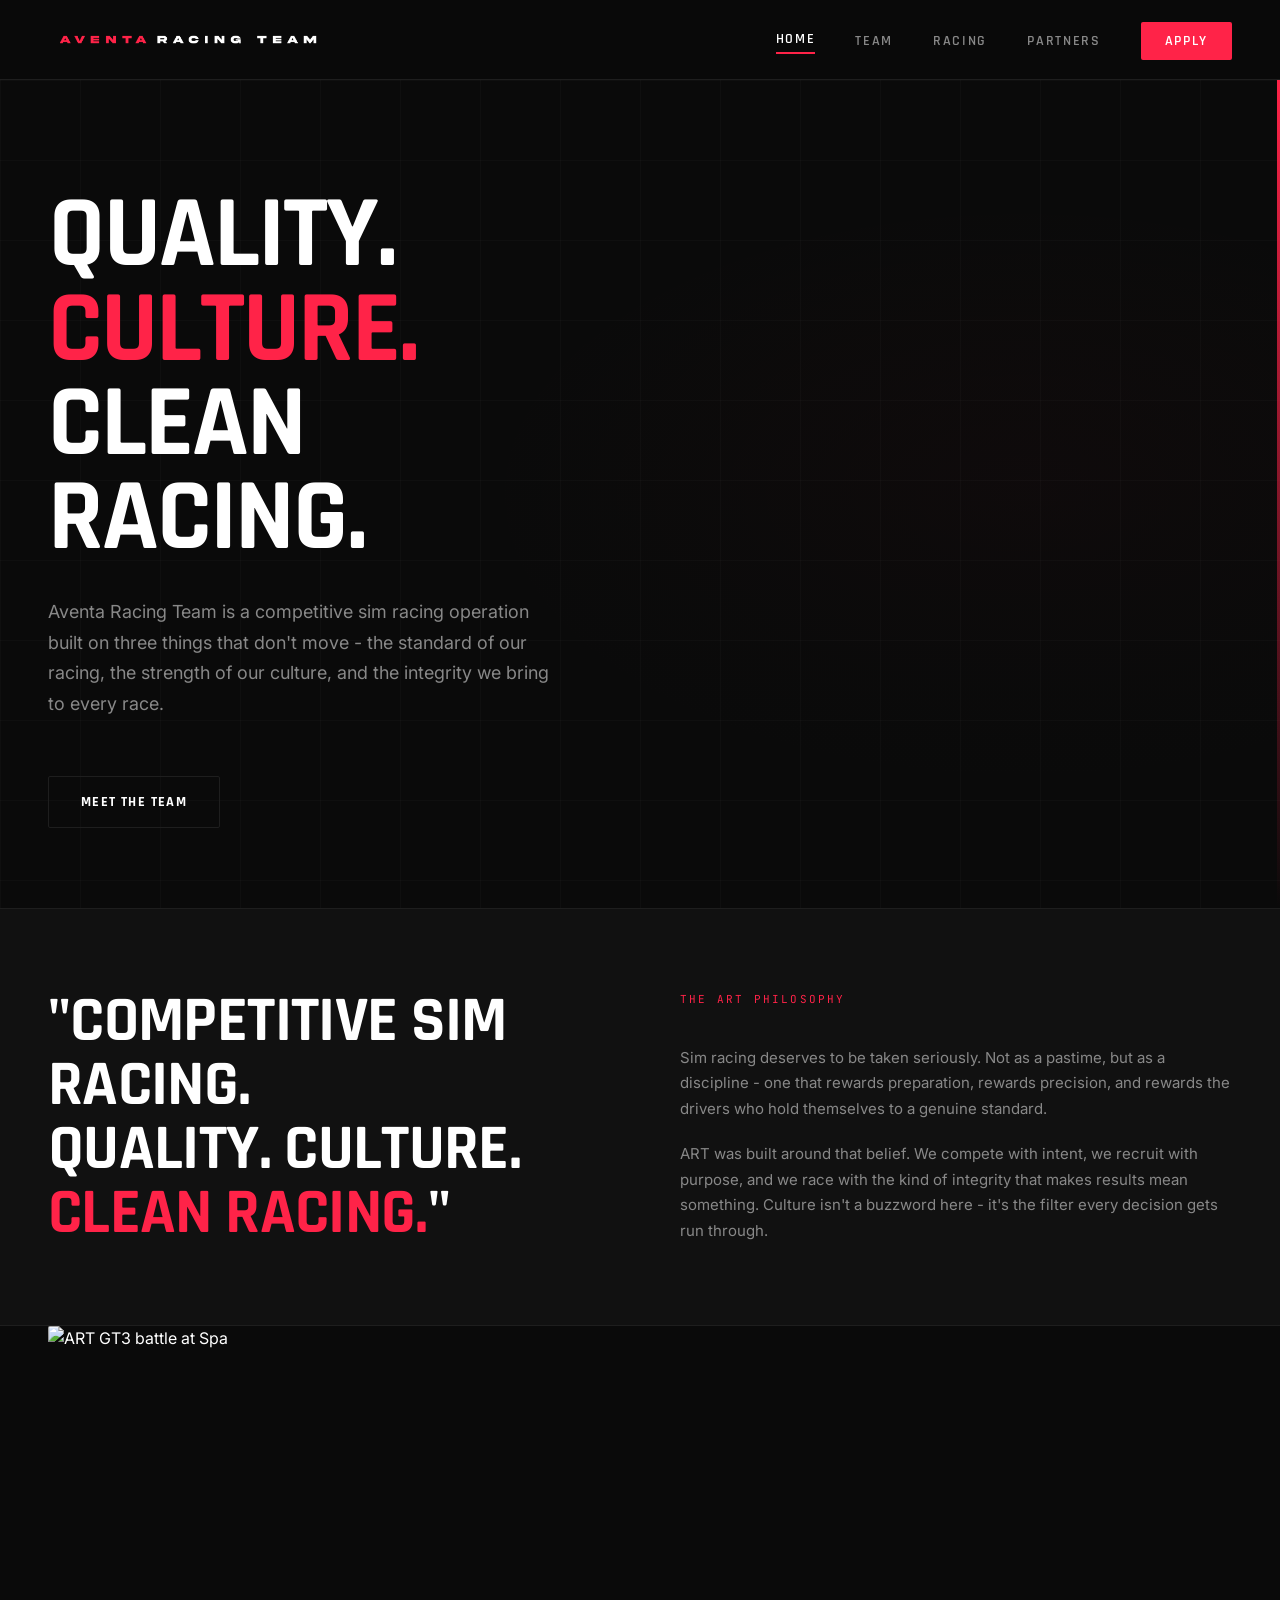
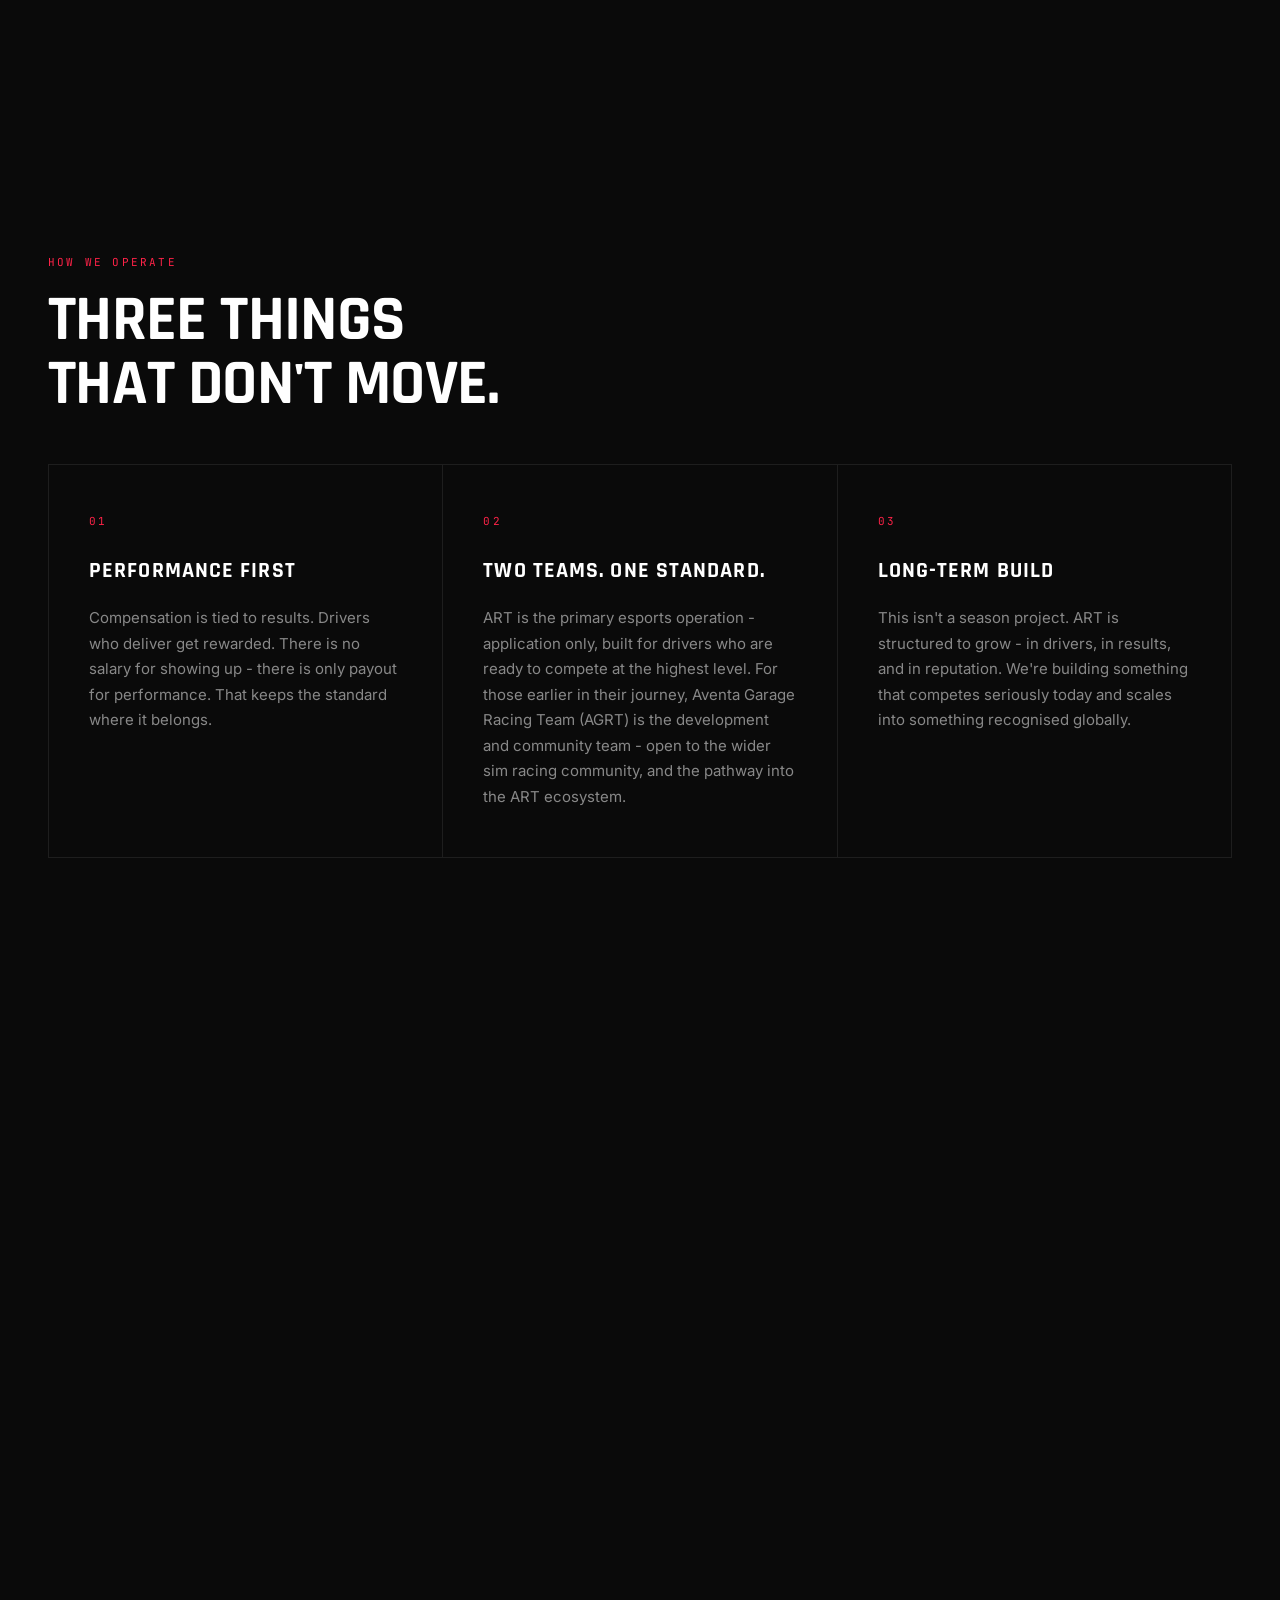
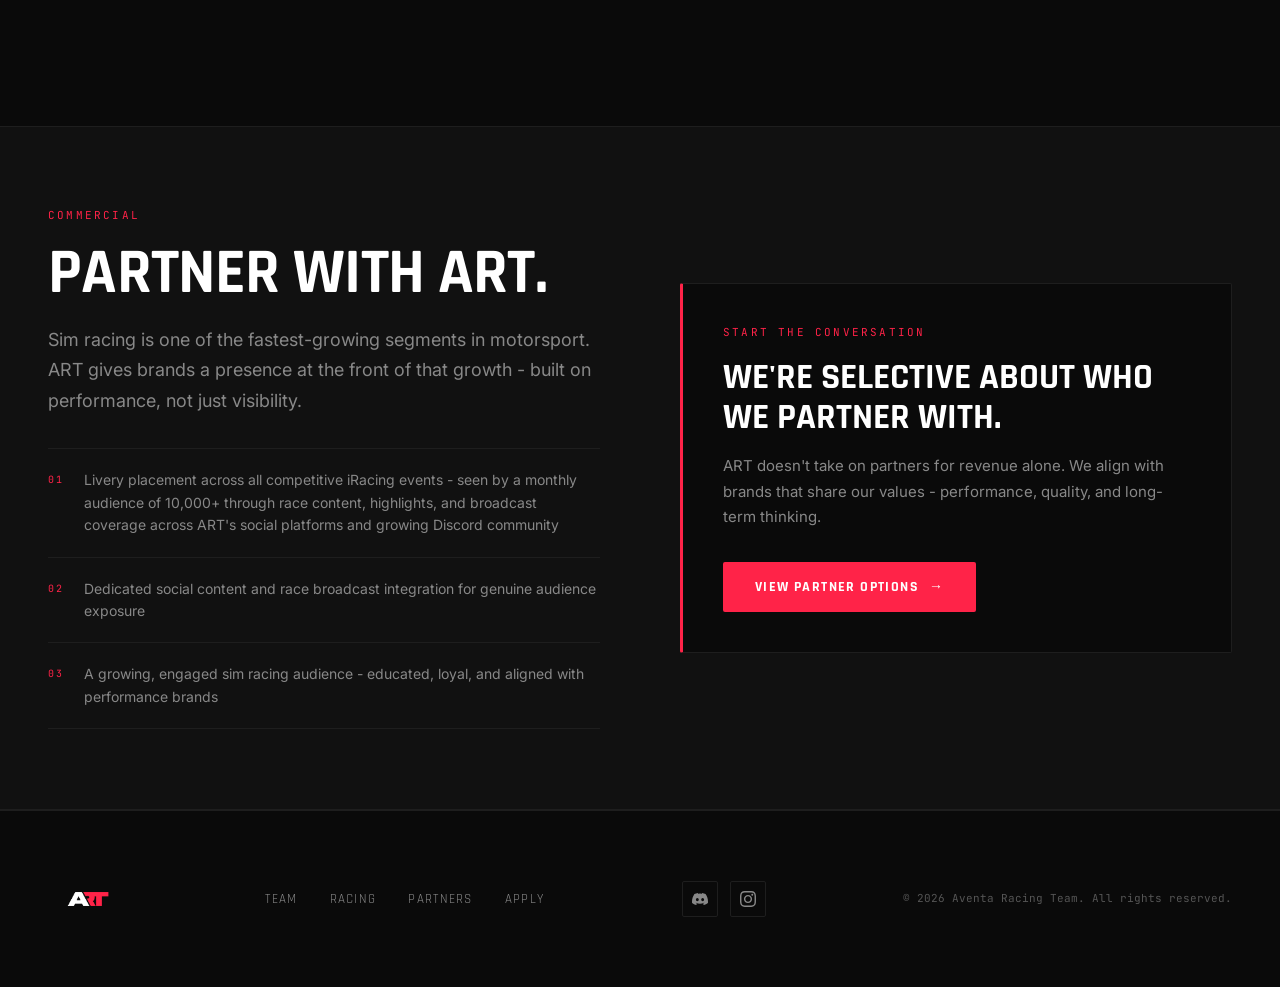
==== index.html @ e34a4744 "Fix partner enquiry dead end, wire Tally form, add social links to footer - Add #contact section to " ====
<!DOCTYPE html>
<html lang="en">
<head>
  <meta charset="UTF-8">
  <meta name="viewport" content="width=device-width, initial-scale=1.0">
  <title>Aventa Racing Team</title>
  <meta name="description" content="Aventa Racing Team. Competitive sim racing with a focus on quality, culture, and clean racing.">
  <link rel="stylesheet" href="style.css">
  <style>
    /* ─── HERO ─────────────────────────────────────────────── */
    .hero {
      min-height: calc(100vh - 72px);
      display: flex;
      flex-direction: column;
      justify-content: flex-end;
      padding: 80px 48px;
      position: relative;
      overflow: hidden;
    }
    .hero-bg {
      position: absolute;
      inset: 0;
      background-image: url('assets/porsche.jpg');
      background-size: cover;
      background-position: center 30%;
      z-index: 0;
    }
    .hero-bg::after {
      content: '';
      position: absolute;
      inset: 0;
      background:
        linear-gradient(180deg, rgba(10,10,10,0.4) 0%, rgba(10,10,10,0.98) 100%),
        radial-gradient(ellipse 60% 50% at 80% 50%, rgba(255,35,72,0.06) 0%, transparent 70%);
    }
    .hero-grid-lines {
      position: absolute;
      inset: 0;
      background-image:
        linear-gradient(rgba(255,255,255,0.02) 1px, transparent 1px),
        linear-gradient(90deg, rgba(255,255,255,0.02) 1px, transparent 1px);
      background-size: 80px 80px;
      z-index: 0;
    }
    .hero-accent {
      position: absolute;
      top: 0; right: 0;
      width: 3px;
      height: 100%;
      background: linear-gradient(180deg, var(--crimson) 0%, transparent 100%);
      z-index: 0;
    }
    .hero-content {
      position: relative;
      z-index: 1;
      max-width: 1280px;
      width: 100%;
    }
    .hero-tag {
      display: inline-flex;
      align-items: center;
      gap: 10px;
      margin-bottom: 32px;
    }
    .hero-tag-dot {
      width: 6px;
      height: 6px;
      background: var(--crimson);
      border-radius: 50%;
      animation: pulse 2s ease-in-out infinite;
    }
    @keyframes pulse {
      0%, 100% { opacity: 1; transform: scale(1); }
      50% { opacity: 0.5; transform: scale(1.4); }
    }
    .hero-headline { margin-bottom: 32px; }
    .hero-headline .line-break { display: block; }
    .hero-headline .highlight { color: var(--crimson); }
    .hero-sub {
      max-width: 520px;
      margin-bottom: 56px;
    }

    /* ─── MANIFESTO ─────────────────────────────────────────── */
    .manifesto {
      background: var(--surface);
      border-top: 1px solid var(--border);
      border-bottom: 1px solid var(--border);
    }
    .manifesto-inner {
      max-width: 1280px;
      margin: 0 auto;
      padding: 80px 48px;
    }
    .manifesto-text {
      display: grid;
      grid-template-columns: 1fr 1fr;
      gap: 80px;
      align-items: center;
    }
    .manifesto-quote {
      font-family: var(--font-display);
      font-size: clamp(36px, 5vw, 64px);
      font-weight: 700;
      line-height: 1;
      letter-spacing: -0.01em;
      text-transform: uppercase;
    }
    .manifesto-quote em {
      font-style: normal;
      color: var(--crimson);
    }
    .manifesto-body {
      display: flex;
      flex-direction: column;
      gap: 20px;
    }
    .manifesto-body p {
      font-size: 15px;
      line-height: 1.7;
      color: var(--muted);
    }

    .philosophy-image-wrap {
      max-width: 1280px;
      margin: 0 auto;
      padding: 0 48px;
    }
    .pillars-inner { max-width: 1280px; margin: 0 auto; }
    .pillar-grid {
      display: grid;
      grid-template-columns: repeat(3, 1fr);
      gap: 1px;
      background: var(--border);
      border: 1px solid var(--border);
    }
    .pillar {
      background: var(--black);
      padding: 48px 40px;
      transition: background var(--transition);
    }
    .pillar:hover { background: var(--surface); }
    .pillar-number {
      font-family: var(--font-mono);
      font-size: 11px;
      letter-spacing: 0.2em;
      color: var(--crimson);
      margin-bottom: 24px;
    }
    .pillar-title {
      font-family: var(--font-display);
      font-size: 22px;
      font-weight: 700;
      text-transform: uppercase;
      letter-spacing: 0.05em;
      margin-bottom: 16px;
    }

    /* ─── DRIVER CTA ─────────────────────────────────────────── */
    .driver-cta {
      padding: 80px 48px;
      max-width: 1280px;
      margin: 0 auto;
      display: grid;
      grid-template-columns: 1fr 1fr;
      gap: 80px;
      align-items: center;
    }
    .driver-requirements {
      display: flex;
      flex-direction: column;
      gap: 0;
      margin-top: 32px;
    }
    .driver-requirement {
      display: flex;
      align-items: flex-start;
      gap: 16px;
      padding: 20px 0;
      border-bottom: 1px solid var(--border);
    }
    .driver-requirement:first-child { border-top: 1px solid var(--border); }
    .driver-requirement-icon {
      font-family: var(--font-mono);
      font-size: 10px;
      letter-spacing: 0.15em;
      color: var(--crimson);
      padding-top: 3px;
      flex-shrink: 0;
      width: 20px;
    }
    .driver-requirement-text {
      font-size: 14px;
      color: var(--muted);
      line-height: 1.6;
    }
    .driver-cta-card {
      padding: 40px;
      background: var(--black);
      border: 1px solid var(--border);
      border-left: 3px solid var(--crimson);
      border-radius: var(--radius);
    }
    .scarcity-bar {
      display: inline-flex;
      align-items: center;
      gap: 10px;
      padding: 8px 16px;
      background: rgba(255,35,72,0.06);
      border: 1px solid rgba(255,35,72,0.2);
      border-radius: var(--radius);
      margin-bottom: 24px;
    }
    .scarcity-dot {
      width: 6px;
      height: 6px;
      background: var(--crimson);
      border-radius: 50%;
      flex-shrink: 0;
      animation: pulse 2s ease-in-out infinite;
    }
    .scarcity-text {
      font-family: var(--font-mono);
      font-size: 10px;
      letter-spacing: 0.12em;
      color: var(--crimson);
      text-transform: uppercase;
    }

    /* ─── COMMERCIAL BAND ────────────────────────────────────── */
    .commercial {
      background: var(--surface);
      border-top: 1px solid var(--border);
      border-bottom: 1px solid var(--border);
    }
    .commercial-inner {
      max-width: 1280px;
      margin: 0 auto;
      padding: 80px 48px;
      display: grid;
      grid-template-columns: 1fr 1fr;
      gap: 80px;
      align-items: center;
    }
    .commercial-points {
      display: flex;
      flex-direction: column;
      gap: 0;
      margin-top: 32px;
    }
    .commercial-point {
      display: flex;
      align-items: flex-start;
      gap: 16px;
      padding: 20px 0;
      border-bottom: 1px solid var(--border);
    }
    .commercial-point:first-child { border-top: 1px solid var(--border); }
    .commercial-point-icon {
      font-family: var(--font-mono);
      font-size: 10px;
      letter-spacing: 0.15em;
      color: var(--crimson);
      padding-top: 3px;
      flex-shrink: 0;
      width: 20px;
    }
    .commercial-point-text {
      font-size: 14px;
      color: var(--muted);
      line-height: 1.6;
    }
    .commercial-cta-side {
      display: flex;
      flex-direction: column;
      gap: 24px;
    }

    @media (max-width: 768px) {
      .hero { padding: 40px 24px; min-height: calc(100vh - 64px); }
      .manifesto-inner { padding: 40px 24px; }
      .manifesto-text { grid-template-columns: 1fr; gap: 24px; }
      .pillar-grid { grid-template-columns: 1fr; }
      .pillar-section-wrap { padding-top: 32px !important; }
      .driver-cta { padding: 40px 24px; grid-template-columns: 1fr; gap: 32px; }
      .commercial-inner { padding: 40px 24px; grid-template-columns: 1fr; gap: 32px; }
      .philosophy-image-wrap { padding: 0; margin-bottom: 0; }
      .philosophy-image-wrap .reveal { border-radius: 0 !important; }
    }
  </style>
</head>
<body>

  <nav class="nav">
    <a href="index.html" class="nav-logo">
      <img src="assets/banner_transparent.png" alt="Aventa Racing Team">
    </a>
    <ul class="nav-links">
      <li><a href="index.html">Home</a></li>
      <li><a href="team.html">Team</a></li>
      <li><a href="racing.html">Racing</a></li>
      <li><a href="partners.html">Partners</a></li>
      <li><a href="join.html" class="nav-cta">Apply</a></li>
    </ul>
    <div class="nav-hamburger" aria-label="Menu">
      <span></span><span></span><span></span>
    </div>
  </nav>
  <div class="mobile-menu">
    <a href="index.html">Home</a>
    <a href="team.html">Team</a>
    <a href="racing.html">Racing</a>
    <a href="partners.html">Partners</a>
    <a href="join.html">Apply</a>
  </div>

  <main class="page">

    <!-- HERO -->
    <section class="hero">
      <div class="hero-bg"></div>
      <div class="hero-grid-lines"></div>
      <div class="hero-accent"></div>
      <div class="hero-content">

        <h1 class="display-xl hero-headline reveal reveal-delay-1">
          <span class="line-break">Quality.</span>
          <span class="line-break highlight">Culture.</span>
          <span class="line-break">Clean</span>
          <span class="line-break">Racing.</span>
        </h1>
        <p class="body-lg hero-sub reveal reveal-delay-2">
          Aventa Racing Team is a competitive sim racing operation built on three things that don't move - the standard of our racing, the strength of our culture, and the integrity we bring to every race.
        </p>
        <div class="reveal reveal-delay-3">
          <a href="team.html" class="btn btn-ghost">Meet the Team</a>
        </div>
      </div>
    </section>

    <!-- PHILOSOPHY -->
    <div class="manifesto">
      <div class="manifesto-inner">
        <div class="manifesto-text reveal reveal-delay-1">
          <p class="manifesto-quote">
            "Competitive sim racing.<br>
            Quality. Culture.<br>
            <em>Clean Racing.</em>"
          </p>
          <div class="manifesto-body">
            <span class="eyebrow">The ART Philosophy</span>
            <p>
              Sim racing deserves to be taken seriously. Not as a pastime, but as a discipline - one that rewards preparation, rewards precision, and rewards the drivers who hold themselves to a genuine standard.
            </p>
            <p>
              ART was built around that belief. We compete with intent, we recruit with purpose, and we race with the kind of integrity that makes results mean something. Culture isn't a buzzword here - it's the filter every decision gets run through.
            </p>
          </div>
        </div>
      </div>
    </div>

    <!-- PHILOSOPHY IMAGE -->
    <div class="philosophy-image-wrap">
      <div class="reveal" style="overflow: hidden; border-radius: var(--radius);">
        <img src="assets/beamer_gt3rs.jpg" alt="ART GT3 battle at Spa" style="width: 100%; height: clamp(200px, 35vw, 480px); object-fit: cover; object-position: center 40%; display: block;">
      </div>
    </div>

    <!-- HOW WE OPERATE -->
    <section class="pillar-section-wrap" style="padding: 80px 48px;">
      <div class="pillars-inner">
        <div class="section-header reveal" style="padding: 0 0 48px 0; max-width: 1280px; margin: 0 auto;">
          <span class="eyebrow">How We Operate</span>
          <h2 class="display-lg">Three things<br>that don't move.</h2>
        </div>
        <div class="pillar-grid">
          <div class="pillar reveal">
            <p class="pillar-number">01</p>
            <h3 class="pillar-title">Performance First</h3>
            <p class="body-md">Compensation is tied to results. Drivers who deliver get rewarded. There is no salary for showing up - there is only payout for performance. That keeps the standard where it belongs.</p>
          </div>
          <div class="pillar reveal reveal-delay-1">
            <p class="pillar-number">02</p>
            <h3 class="pillar-title">Two Teams. One Standard.</h3>
            <p class="body-md">ART is the primary esports operation - application only, built for drivers who are ready to compete at the highest level. For those earlier in their journey, Aventa Garage Racing Team (AGRT) is the development and community team - open to the wider sim racing community, and the pathway into the ART ecosystem.</p>
          </div>
          <div class="pillar reveal reveal-delay-2">
            <p class="pillar-number">03</p>
            <h3 class="pillar-title">Long-Term Build</h3>
            <p class="body-md">This isn't a season project. ART is structured to grow - in drivers, in results, and in reputation. We're building something that competes seriously today and scales into something recognised globally.</p>
          </div>
        </div>
      </div>
    </section>

    <!-- DRIVER CTA -->
    <section class="driver-cta">
      <div class="reveal">
        <span class="eyebrow">Driver Recruitment</span>
        <h2 class="display-lg">Your seat is<br>waiting to be earned.</h2>
        <p class="body-lg" style="margin-top: 20px;">ART is actively building its sports car roster. Two iRacing GT3 and GTP seats are available for drivers prepared to commit completely.</p>
        <div class="driver-requirements">
          <div class="driver-requirement">
            <span class="driver-requirement-icon">01</span>
            <span class="driver-requirement-text">Proven pace in iRacing sports car classes - your data needs to support your application</span>
          </div>
          <div class="driver-requirement">
            <span class="driver-requirement-icon">02</span>
            <span class="driver-requirement-text">Consistent safety rating and clean racecraft - endurance racing rewards those who don't make mistakes</span>
          </div>
          <div class="driver-requirement">
            <span class="driver-requirement-icon">03</span>
            <span class="driver-requirement-text">Full commitment to the team calendar and development programme - partial availability is not considered</span>
          </div>
        </div>
      </div>
      <div class="reveal reveal-delay-1">
        <div class="driver-cta-card">
          <div class="scarcity-bar">
            <span class="scarcity-dot"></span>
            <span class="scarcity-text">2 iRacing sports car seats available - recruiting now</span>
          </div>
          <h3 class="display-md" style="margin-bottom: 16px;">Ready to apply.</h3>
          <p class="body-md" style="margin-bottom: 32px;">Applications are reviewed weekly. If your submission meets the criteria, you'll hear back within 7 days. Be direct - we respond to honesty over polish.</p>
          <a href="join.html" class="btn btn-primary btn-arrow">Apply Now</a>
        </div>
      </div>
    </section>

    <!-- COMMERCIAL -->
    <div class="commercial">
      <div class="commercial-inner">
        <div class="reveal">
          <span class="eyebrow">Commercial</span>
          <h2 class="display-lg">Partner with ART.</h2>
          <p class="body-lg" style="margin-top: 20px;">Sim racing is one of the fastest-growing segments in motorsport. ART gives brands a presence at the front of that growth - built on performance, not just visibility.</p>
          <div class="commercial-points">
            <div class="commercial-point">
              <span class="commercial-point-icon">01</span>
              <span class="commercial-point-text">Livery placement across all competitive iRacing events - seen by a monthly audience of 10,000+ through race content, highlights, and broadcast coverage across ART's social platforms and growing Discord community</span>
            </div>
            <div class="commercial-point">
              <span class="commercial-point-icon">02</span>
              <span class="commercial-point-text">Dedicated social content and race broadcast integration for genuine audience exposure</span>
            </div>
            <div class="commercial-point">
              <span class="commercial-point-icon">03</span>
              <span class="commercial-point-text">A growing, engaged sim racing audience - educated, loyal, and aligned with performance brands</span>
            </div>
          </div>
        </div>
        <div class="commercial-cta-side reveal reveal-delay-1">
          <div style="padding: 40px; background: var(--black); border: 1px solid var(--border); border-left: 3px solid var(--crimson); border-radius: var(--radius);">
            <span class="eyebrow">Start the Conversation</span>
            <h3 class="display-md" style="margin-bottom: 16px;">We're selective about who we partner with.</h3>
            <p class="body-md" style="margin-bottom: 32px;">ART doesn't take on partners for revenue alone. We align with brands that share our values - performance, quality, and long-term thinking.</p>
            <a href="partners.html" class="btn btn-primary btn-arrow">View Partner Options</a>
          </div>
        </div>
      </div>
    </div>

  </main>

  <footer class="footer">
    <div class="footer-logo"><img src="assets/logo_transparent.png" alt="Aventa Racing Team">
    </div>
    <nav class="footer-links">
      <a href="team.html">Team</a>
      <a href="racing.html">Racing</a>
      <a href="partners.html">Partners</a>
      <a href="join.html">Apply</a>
    </nav>
    <div class="footer-socials">
      <a href="https://discord.gg/SThfbsQeVa" target="_blank" rel="noopener" class="footer-social" aria-label="Discord">
        <svg viewBox="0 0 24 24" xmlns="http://www.w3.org/2000/svg"><path d="M20.317 4.37a19.791 19.791 0 0 0-4.885-1.515.074.074 0 0 0-.079.037c-.21.375-.444.864-.608 1.25a18.27 18.27 0 0 0-5.487 0 12.64 12.64 0 0 0-.617-1.25.077.077 0 0 0-.079-.037A19.736 19.736 0 0 0 3.677 4.37a.07.07 0 0 0-.032.027C.533 9.046-.32 13.58.099 18.057a.082.082 0 0 0 .031.057 19.9 19.9 0 0 0 5.993 3.03.078.078 0 0 0 .084-.028c.462-.63.874-1.295 1.226-1.994a.076.076 0 0 0-.041-.106 13.107 13.107 0 0 1-1.872-.892.077.077 0 0 1-.008-.128 10.2 10.2 0 0 0 .372-.292.074.074 0 0 1 .077-.01c3.928 1.793 8.18 1.793 12.062 0a.074.074 0 0 1 .078.01c.12.098.246.198.373.292a.077.077 0 0 1-.006.127 12.299 12.299 0 0 1-1.873.892.077.077 0 0 0-.041.107c.36.698.772 1.362 1.225 1.993a.076.076 0 0 0 .084.028 19.839 19.839 0 0 0 6.002-3.03.077.077 0 0 0 .032-.054c.5-5.177-.838-9.674-3.549-13.66a.061.061 0 0 0-.031-.03zM8.02 15.33c-1.183 0-2.157-1.085-2.157-2.419 0-1.333.956-2.419 2.157-2.419 1.21 0 2.176 1.096 2.157 2.42 0 1.333-.956 2.418-2.157 2.418zm7.975 0c-1.183 0-2.157-1.085-2.157-2.419 0-1.333.955-2.419 2.157-2.419 1.21 0 2.176 1.096 2.157 2.42 0 1.333-.946 2.418-2.157 2.418z"/></svg>
      </a>
      <a href="https://www.instagram.com/aventaracing/" target="_blank" rel="noopener" class="footer-social" aria-label="Instagram">
        <svg viewBox="0 0 24 24" xmlns="http://www.w3.org/2000/svg"><path d="M12 2.163c3.204 0 3.584.012 4.85.07 3.252.148 4.771 1.691 4.919 4.919.058 1.265.069 1.645.069 4.849 0 3.205-.012 3.584-.069 4.849-.149 3.225-1.664 4.771-4.919 4.919-1.266.058-1.644.07-4.85.07-3.204 0-3.584-.012-4.849-.07-3.26-.149-4.771-1.699-4.919-4.92-.058-1.265-.07-1.644-.07-4.849 0-3.204.013-3.583.07-4.849.149-3.227 1.664-4.771 4.919-4.919 1.266-.057 1.645-.069 4.849-.069zm0-2.163c-3.259 0-3.667.014-4.947.072-4.358.2-6.78 2.618-6.98 6.98-.059 1.281-.073 1.689-.073 4.948 0 3.259.014 3.668.072 4.948.2 4.358 2.618 6.78 6.98 6.98 1.281.058 1.689.072 4.948.072 3.259 0 3.668-.014 4.948-.072 4.354-.2 6.782-2.618 6.979-6.98.059-1.28.073-1.689.073-4.948 0-3.259-.014-3.667-.072-4.947-.196-4.354-2.617-6.78-6.979-6.98-1.281-.059-1.69-.073-4.949-.073zm0 5.838c-3.403 0-6.162 2.759-6.162 6.162s2.759 6.163 6.162 6.163 6.162-2.759 6.162-6.163c0-3.403-2.759-6.162-6.162-6.162zm0 10.162c-2.209 0-4-1.79-4-4 0-2.209 1.791-4 4-4s4 1.791 4 4c0 2.21-1.791 4-4 4zm6.406-11.845c-.796 0-1.441.645-1.441 1.44s.645 1.44 1.441 1.44c.795 0 1.439-.645 1.439-1.44s-.644-1.44-1.439-1.44z"/></svg>
      </a>
    </div>
    <p class="footer-copy">© 2026 Aventa Racing Team. All rights reserved.</p>
  </footer>

  <script src="main.js"></script>
</body>
</html>
---- style.css ----
@import url('https://fonts.googleapis.com/css2?family=Rajdhani:wght@400;500;600;700&family=Inter:wght@300;400;500;600&family=JetBrains+Mono:wght@400;500&display=swap');

/* ─── TOKENS ─────────────────────────────────────────────── */
:root {
  --black:    #0a0a0a;
  --surface:  #111111;
  --surface2: #161616;
  --border:   #1e1e1e;
  --crimson:  #ff2348;
  --crimson2: #cc1a38;
  --white:    #ffffff;
  --muted:    #888888;
  --muted2:   #555555;

  --font-display: 'Rajdhani', sans-serif;
  --font-body:    'Inter', sans-serif;
  --font-mono:    'JetBrains Mono', monospace;

  --radius:   2px;
  --transition: 0.2s ease;
}

/* ─── RESET ───────────────────────────────────────────────── */
*, *::before, *::after { box-sizing: border-box; margin: 0; padding: 0; }
html { scroll-behavior: smooth; }
body {
  background: var(--black);
  color: var(--white);
  font-family: var(--font-body);
  font-size: 16px;
  line-height: 1.6;
  -webkit-font-smoothing: antialiased;
}
img { display: block; max-width: 100%; }
a { color: inherit; text-decoration: none; }
ul { list-style: none; }

/* ─── NAV ─────────────────────────────────────────────────── */
.nav {
  position: fixed;
  top: 0; left: 0; right: 0;
  z-index: 100;
  display: flex;
  align-items: center;
  justify-content: space-between;
  padding: 0 48px;
  height: 80px;
  background: rgba(10,10,10,0.92);
  backdrop-filter: blur(12px);
  border-bottom: 1px solid var(--border);
}
.nav-logo img {
  height: auto;
  width: 280px;
  max-width: 40vw;
}
.nav-links {
  display: flex;
  gap: 40px;
  align-items: center;
}
.nav-links a {
  font-family: var(--font-display);
  font-weight: 600;
  font-size: 14px;
  letter-spacing: 0.12em;
  text-transform: uppercase;
  color: var(--muted);
  transition: color var(--transition);
}
.nav-links a:hover,
.nav-links a.active {
  color: var(--white);
}
.nav-links a.active::after {
  content: '';
  display: block;
  height: 2px;
  background: var(--crimson);
  margin-top: 2px;
}
.nav-cta {
  font-family: var(--font-display);
  font-weight: 700;
  font-size: 13px;
  letter-spacing: 0.1em;
  text-transform: uppercase;
  color: var(--white) !important;
  background: var(--crimson);
  padding: 10px 24px;
  border-radius: var(--radius);
  transition: background var(--transition) !important;
}
.nav-cta:hover {
  background: var(--crimson2) !important;
  color: var(--white) !important;
}
.nav-cta::after { display: none !important; }

.nav-hamburger {
  display: none;
  flex-direction: column;
  gap: 5px;
  cursor: pointer;
  padding: 4px;
}
.nav-hamburger span {
  display: block;
  width: 24px;
  height: 2px;
  background: var(--white);
  transition: all var(--transition);
}

/* ─── PAGE WRAPPER ────────────────────────────────────────── */
.page { padding-top: 80px; min-height: 100vh; }

/* ─── TYPOGRAPHY UTILITIES ────────────────────────────────── */
.eyebrow {
  font-family: var(--font-mono);
  font-size: 11px;
  letter-spacing: 0.2em;
  text-transform: uppercase;
  color: var(--crimson);
  display: block;
  margin-bottom: 16px;
}
.display-xl {
  font-family: var(--font-display);
  font-size: clamp(56px, 8vw, 112px);
  font-weight: 700;
  line-height: 0.92;
  letter-spacing: -0.02em;
  text-transform: uppercase;
}
.display-lg {
  font-family: var(--font-display);
  font-size: clamp(36px, 5vw, 64px);
  font-weight: 700;
  line-height: 1;
  letter-spacing: -0.01em;
  text-transform: uppercase;
}
.display-md {
  font-family: var(--font-display);
  font-size: clamp(24px, 3vw, 36px);
  font-weight: 700;
  line-height: 1.1;
  text-transform: uppercase;
}
.body-lg {
  font-size: 18px;
  line-height: 1.7;
  color: var(--muted);
}
.body-md {
  font-size: 15px;
  line-height: 1.7;
  color: var(--muted);
}
.mono {
  font-family: var(--font-mono);
  font-size: 13px;
  color: var(--muted);
  letter-spacing: 0.05em;
}
.crimson { color: var(--crimson); }

/* ─── BUTTONS ─────────────────────────────────────────────── */
.btn {
  display: inline-flex;
  align-items: center;
  gap: 10px;
  font-family: var(--font-display);
  font-weight: 700;
  font-size: 14px;
  letter-spacing: 0.1em;
  text-transform: uppercase;
  padding: 14px 32px;
  border-radius: var(--radius);
  cursor: pointer;
  border: none;
  transition: all var(--transition);
}
.btn-primary {
  background: var(--crimson);
  color: var(--white);
}
.btn-primary:hover { background: var(--crimson2); }
.btn-ghost {
  background: transparent;
  color: var(--white);
  border: 1px solid var(--border);
}
.btn-ghost:hover { border-color: var(--muted2); }
.btn-arrow::after { content: '→'; }

/* ─── DIVIDER ─────────────────────────────────────────────── */
.divider {
  height: 1px;
  background: var(--border);
  margin: 0;
}
.divider-crimson {
  height: 2px;
  background: var(--crimson);
  width: 48px;
  margin-bottom: 32px;
}

/* ─── STAT BLOCK ──────────────────────────────────────────── */
.stat-block {
  display: flex;
  flex-direction: column;
  gap: 4px;
}
.stat-number {
  font-family: var(--font-display);
  font-size: clamp(32px, 4vw, 52px);
  font-weight: 700;
  line-height: 1;
  color: var(--white);
}
.stat-number .crimson { color: var(--crimson); }
.stat-label {
  font-family: var(--font-mono);
  font-size: 11px;
  letter-spacing: 0.15em;
  text-transform: uppercase;
  color: var(--muted);
}

/* ─── CARDS ───────────────────────────────────────────────── */
.card {
  background: var(--surface);
  border: 1px solid var(--border);
  border-radius: var(--radius);
  padding: 32px;
  transition: border-color var(--transition);
}
.card:hover { border-color: var(--muted2); }
.card-accent {
  border-left: 3px solid var(--crimson);
}

/* ─── SECTION ─────────────────────────────────────────────── */
.section {
  padding: 80px 48px;
  max-width: 1280px;
  margin: 0 auto;
}
.section-full {
  padding: 80px 48px;
}
.section-header {
  margin-bottom: 48px;
}

/* ─── GRID ────────────────────────────────────────────────── */
.grid-2 { display: grid; grid-template-columns: repeat(2, 1fr); gap: 24px; }
.grid-3 { display: grid; grid-template-columns: repeat(3, 1fr); gap: 24px; }
.grid-4 { display: grid; grid-template-columns: repeat(4, 1fr); gap: 24px; }

/* ─── TAG ─────────────────────────────────────────────────── */
.tag {
  display: inline-block;
  font-family: var(--font-mono);
  font-size: 10px;
  letter-spacing: 0.15em;
  text-transform: uppercase;
  padding: 4px 10px;
  border-radius: var(--radius);
  border: 1px solid var(--border);
  color: var(--muted);
}
.tag-crimson {
  border-color: var(--crimson);
  color: var(--crimson);
  background: rgba(255,35,72,0.08);
}

/* ─── FOOTER ──────────────────────────────────────────────── */
.footer {
  border-top: 1px solid var(--border);
  padding: 48px;
  display: flex;
  align-items: center;
  justify-content: space-between;
  flex-wrap: wrap;
  gap: 24px;
}
.footer-logo img { height: 80px; width: auto; }
.footer-links {
  display: flex;
  gap: 32px;
}
.footer-links a {
  font-family: var(--font-display);
  font-size: 13px;
  letter-spacing: 0.1em;
  text-transform: uppercase;
  color: var(--muted);
  transition: color var(--transition);
}
.footer-links a:hover { color: var(--white); }
.footer-copy {
  font-family: var(--font-mono);
  font-size: 11px;
  color: var(--muted2);
}
.footer-socials {
  display: flex;
  gap: 12px;
  align-items: center;
}
.footer-social {
  display: flex;
  align-items: center;
  justify-content: center;
  width: 36px;
  height: 36px;
  border: 1px solid var(--border);
  border-radius: var(--radius);
  color: var(--muted);
  transition: color var(--transition), border-color var(--transition);
}
.footer-social:hover { color: var(--white); border-color: var(--muted2); }
.footer-social svg { width: 16px; height: 16px; fill: currentColor; }

/* ─── MOBILE NAV ──────────────────────────────────────────── */
.mobile-menu {
  display: none;
  position: fixed;
  top: 64px; left: 0; right: 0;
  background: var(--surface);
  border-bottom: 1px solid var(--border);
  padding: 32px 48px;
  flex-direction: column;
  gap: 24px;
  z-index: 99;
}
.mobile-menu.open { display: flex; }
.mobile-menu a {
  font-family: var(--font-display);
  font-weight: 600;
  font-size: 20px;
  letter-spacing: 0.1em;
  text-transform: uppercase;
  color: var(--muted);
  transition: color var(--transition);
}
.mobile-menu a:hover { color: var(--white); }

/* ─── RESPONSIVE ──────────────────────────────────────────── */
@media (max-width: 1024px) {
  .grid-4 { grid-template-columns: repeat(2, 1fr); }
  .grid-3 { grid-template-columns: repeat(2, 1fr); }
}

@media (max-width: 768px) {
  .nav { padding: 0 20px; height: 64px; }
  .nav-links { display: none; }
  .nav-hamburger { display: flex; }
  .page { padding-top: 64px; }

  .section { padding: 48px 20px; }
  .section-full { padding: 48px 20px; }
  .section-header { margin-bottom: 32px; }
  .footer { padding: 32px 20px; flex-direction: column; align-items: flex-start; }

  .grid-2 { grid-template-columns: 1fr; }
  .grid-3 { grid-template-columns: 1fr; }
  .grid-4 { grid-template-columns: 1fr; }

  .display-xl { font-size: clamp(40px, 12vw, 80px); }
  .display-lg { font-size: clamp(28px, 8vw, 48px); }
  .display-md { font-size: clamp(22px, 6vw, 36px); }
}

/* ─── SCROLL REVEAL ───────────────────────────────────────── */
.reveal {
  opacity: 0;
  transform: translateY(24px);
  transition: opacity 0.6s ease, transform 0.6s ease;
}
.reveal.visible {
  opacity: 1;
  transform: translateY(0);
}
.reveal-delay-1 { transition-delay: 0.1s; }
.reveal-delay-2 { transition-delay: 0.2s; }
.reveal-delay-3 { transition-delay: 0.3s; }
.reveal-delay-4 { transition-delay: 0.4s; }
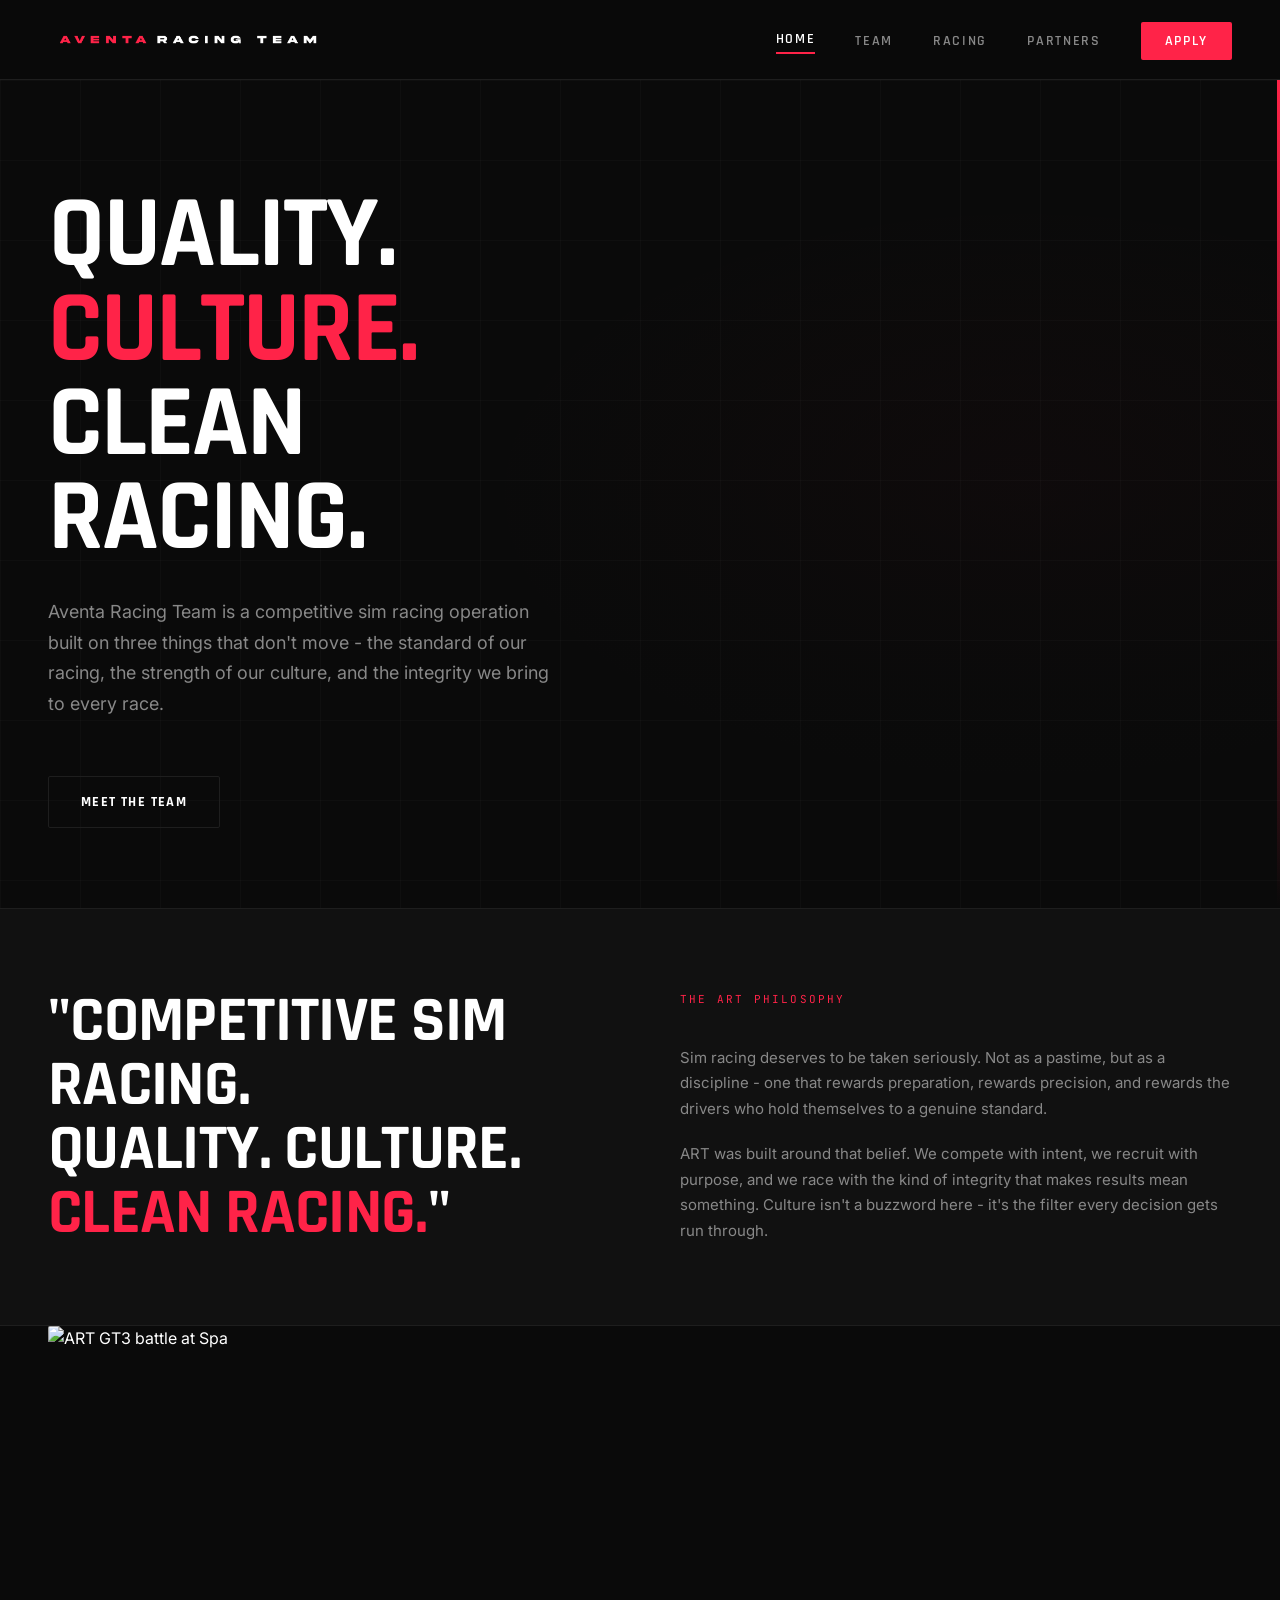
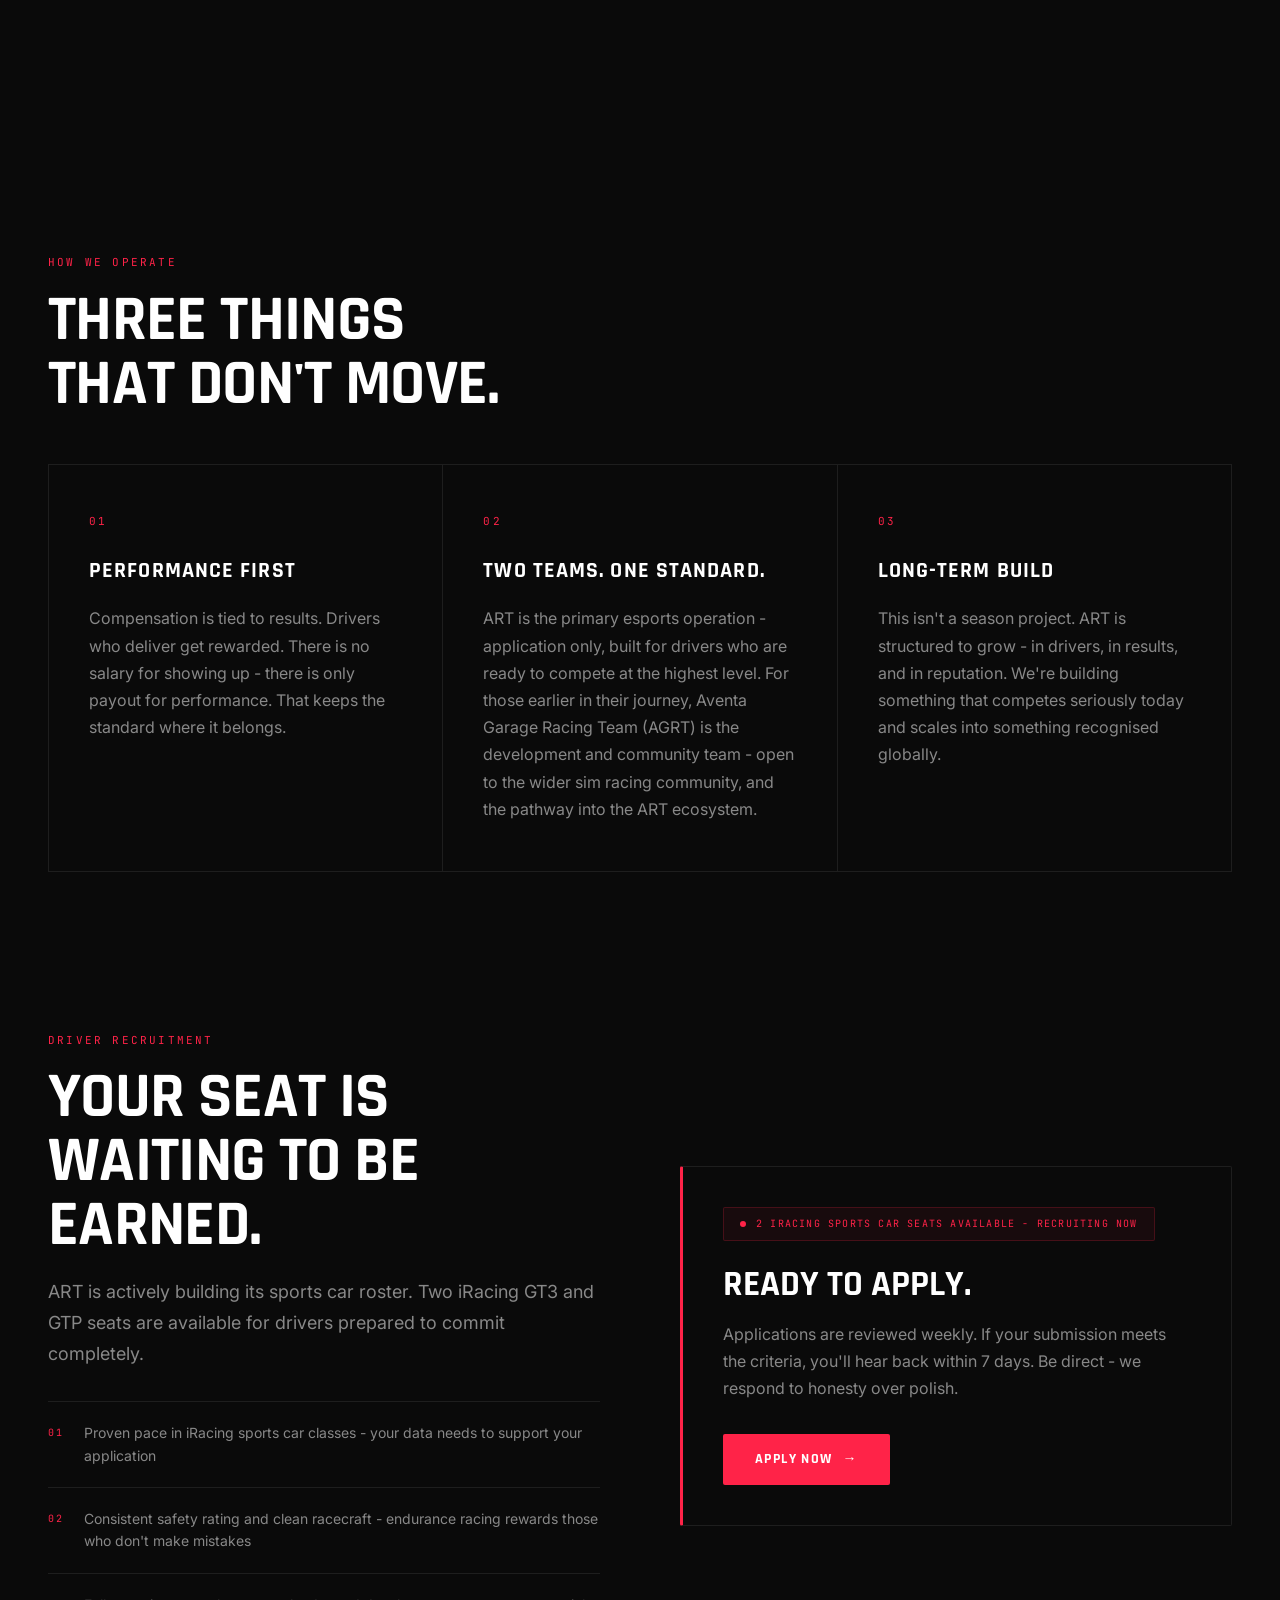
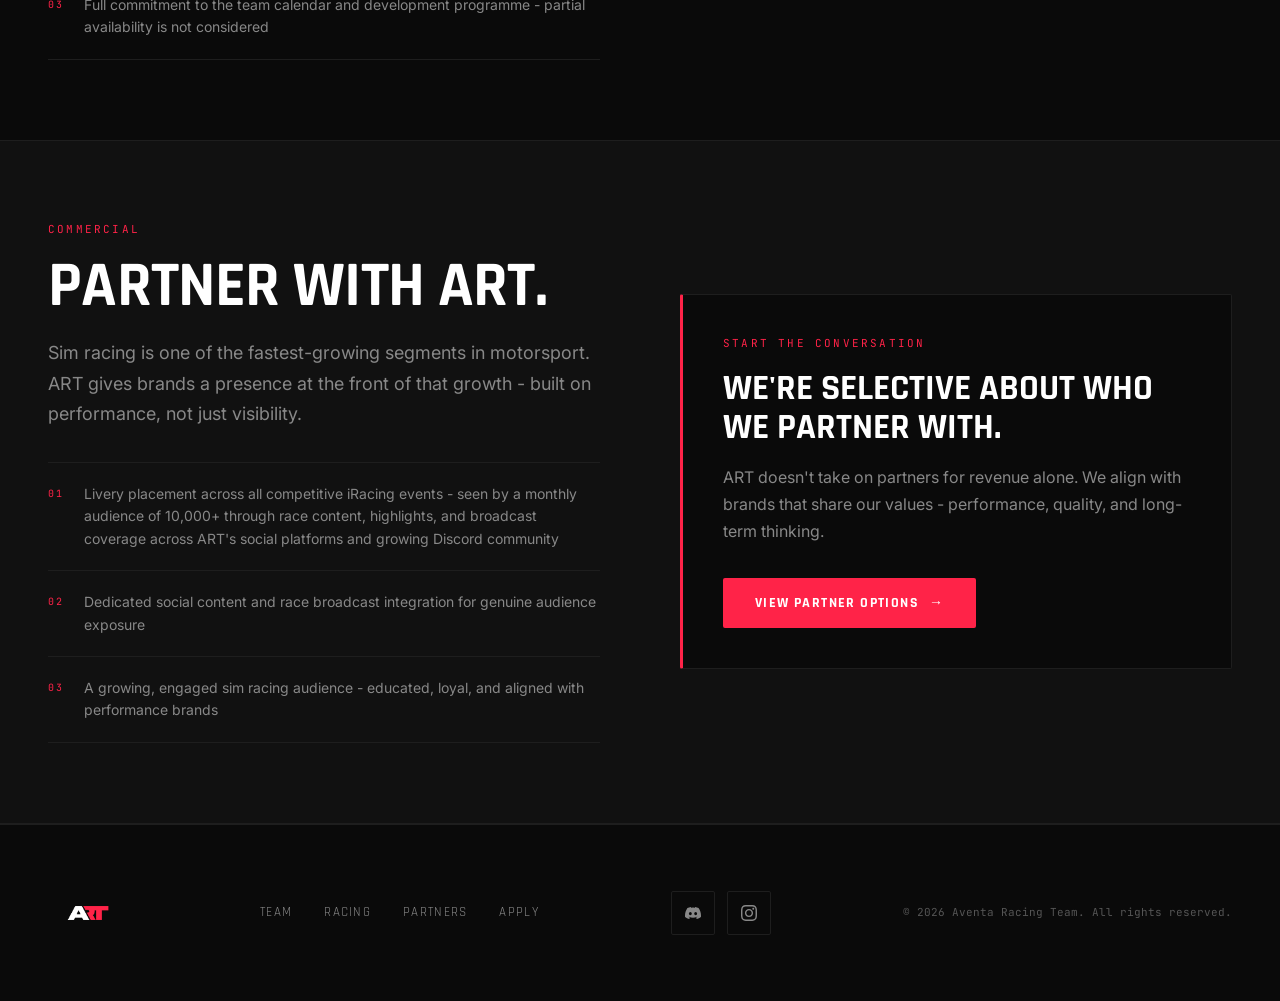
==== commit f057a27a: "seo - og and twitter card meta tags across all pages" ====
--- a/index.html
+++ b/index.html
@@ -5,6 +5,16 @@
   <meta name="viewport" content="width=device-width, initial-scale=1.0">
   <title>Aventa Racing Team</title>
   <meta name="description" content="Aventa Racing Team. Competitive sim racing with a focus on quality, culture, and clean racing.">
+  <meta property="og:type"         content="website">
+  <meta property="og:site_name"    content="Aventa Racing Team">
+  <meta property="og:url"          content="https://jackcrockett-art-website.vercel.app/">
+  <meta property="og:title"        content="Aventa Racing Team">
+  <meta property="og:description"  content="Competitive sim racing. Quality, culture, clean racing.">
+  <meta property="og:image"        content="https://jackcrockett-art-website.vercel.app/assets/huracan.jpg">
+  <meta name="twitter:card"        content="summary_large_image">
+  <meta name="twitter:title"       content="Aventa Racing Team">
+  <meta name="twitter:description" content="Competitive sim racing. Quality, culture, clean racing.">
+  <meta name="twitter:image"       content="https://jackcrockett-art-website.vercel.app/assets/huracan.jpg">
   <link rel="stylesheet" href="style.css">
   <style>
     /* ─── HERO ─────────────────────────────────────────────── */
--- a/style.css
+++ b/style.css
@@ -109,7 +109,7 @@
   width: 24px;
   height: 2px;
   background: var(--white);
-  transition: all var(--transition);
+  transition: background var(--transition), transform var(--transition), opacity var(--transition);
 }
 
 /* ─── PAGE WRAPPER ────────────────────────────────────────── */
@@ -154,7 +154,7 @@
   color: var(--muted);
 }
 .body-md {
-  font-size: 15px;
+  font-size: 16px;
   line-height: 1.7;
   color: var(--muted);
 }
@@ -180,7 +180,7 @@
   border-radius: var(--radius);
   cursor: pointer;
   border: none;
-  transition: all var(--transition);
+  transition: background var(--transition), color var(--transition), border-color var(--transition), opacity var(--transition);
 }
 .btn-primary {
   background: var(--crimson);
@@ -240,7 +240,7 @@
 }
 .card:hover { border-color: var(--muted2); }
 .card-accent {
-  border-left: 3px solid var(--crimson);
+  border-color: var(--crimson);
 }
 
 /* ─── SECTION ─────────────────────────────────────────────── */
@@ -317,8 +317,8 @@
   display: flex;
   align-items: center;
   justify-content: center;
-  width: 36px;
-  height: 36px;
+  width: 44px;
+  height: 44px;
   border: 1px solid var(--border);
   border-radius: var(--radius);
   color: var(--muted);
@@ -381,7 +381,7 @@
 .reveal {
   opacity: 0;
   transform: translateY(24px);
-  transition: opacity 0.6s ease, transform 0.6s ease;
+  transition: opacity 0.6s ease-out, transform 0.6s ease-out;
 }
 .reveal.visible {
   opacity: 1;
@@ -391,3 +391,11 @@
 .reveal-delay-2 { transition-delay: 0.2s; }
 .reveal-delay-3 { transition-delay: 0.3s; }
 .reveal-delay-4 { transition-delay: 0.4s; }
+@media (prefers-reduced-motion: reduce) {
+  .reveal { opacity: 1; transform: none; transition: none; }
+  .reveal-delay-1, .reveal-delay-2,
+  .reveal-delay-3, .reveal-delay-4 { transition-delay: 0s; }
+}
+@media (scripting: none) {
+  .reveal { opacity: 1; transform: none; }
+}
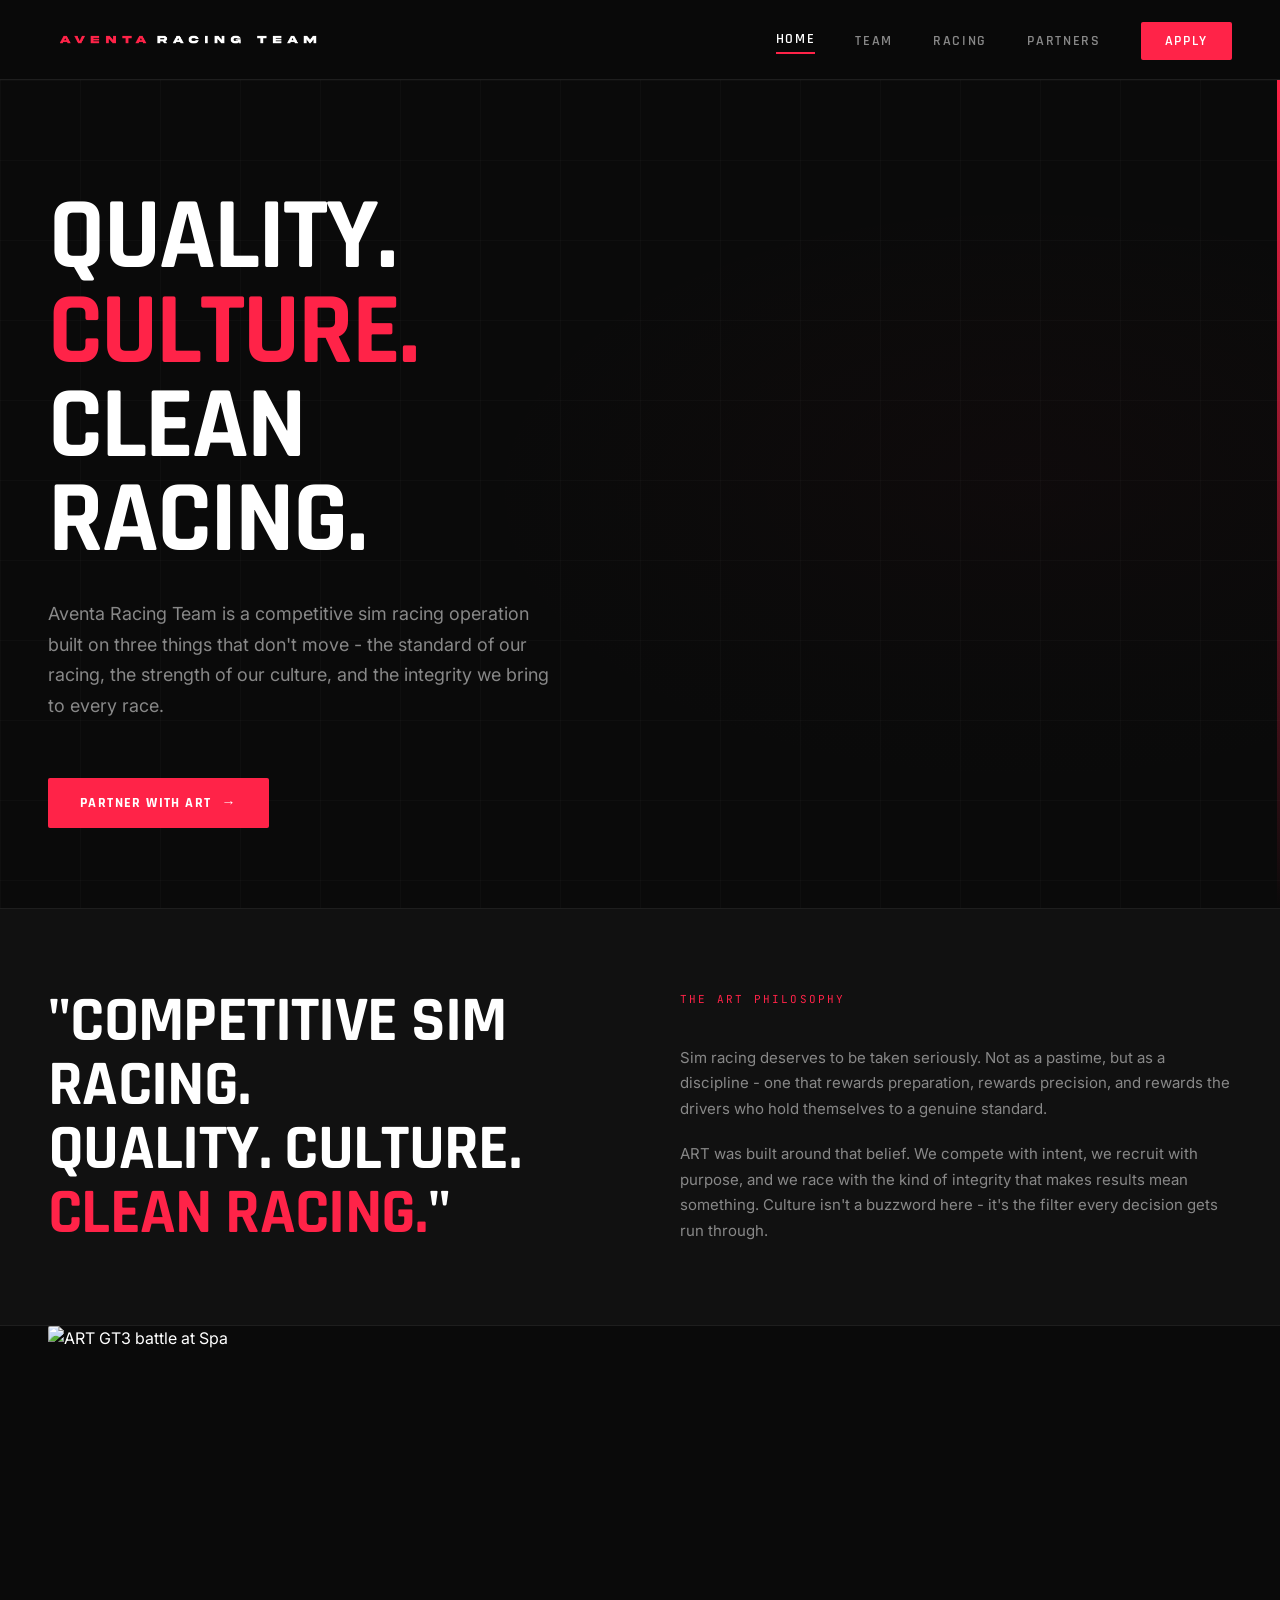
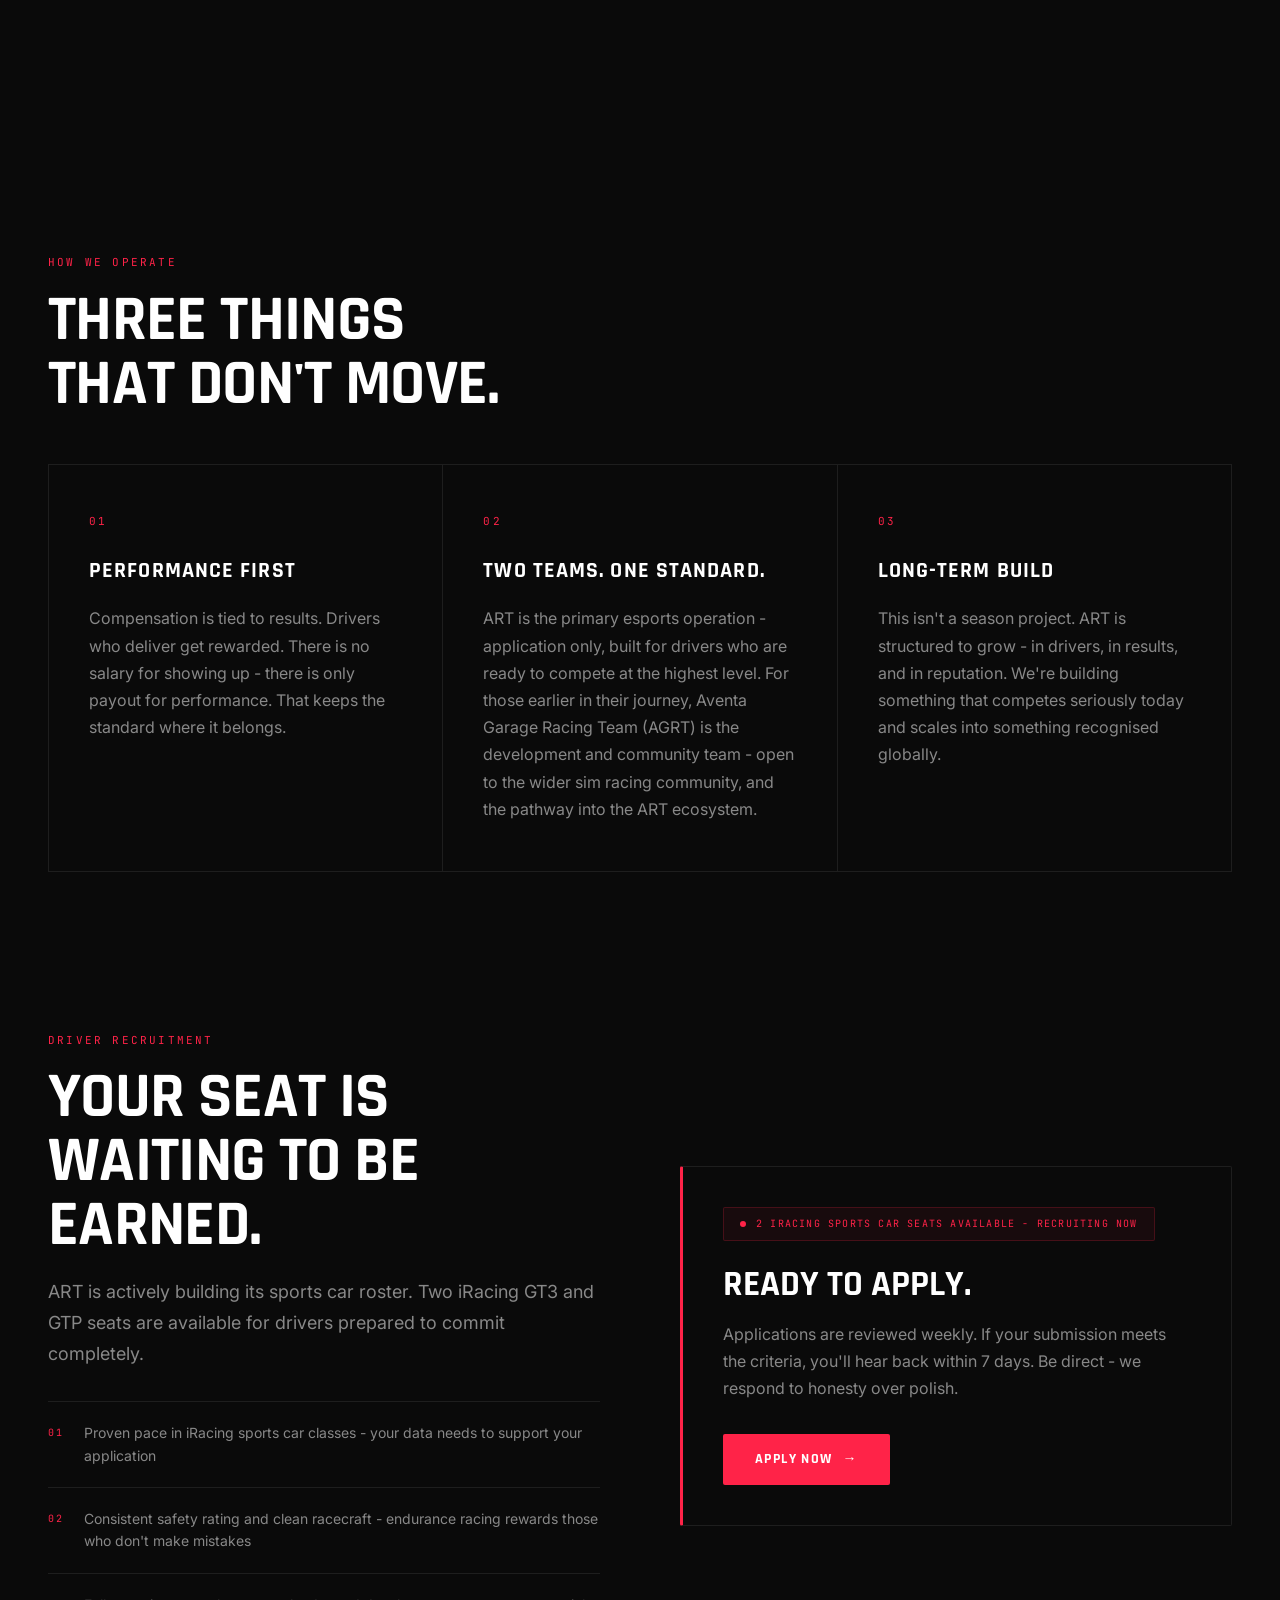
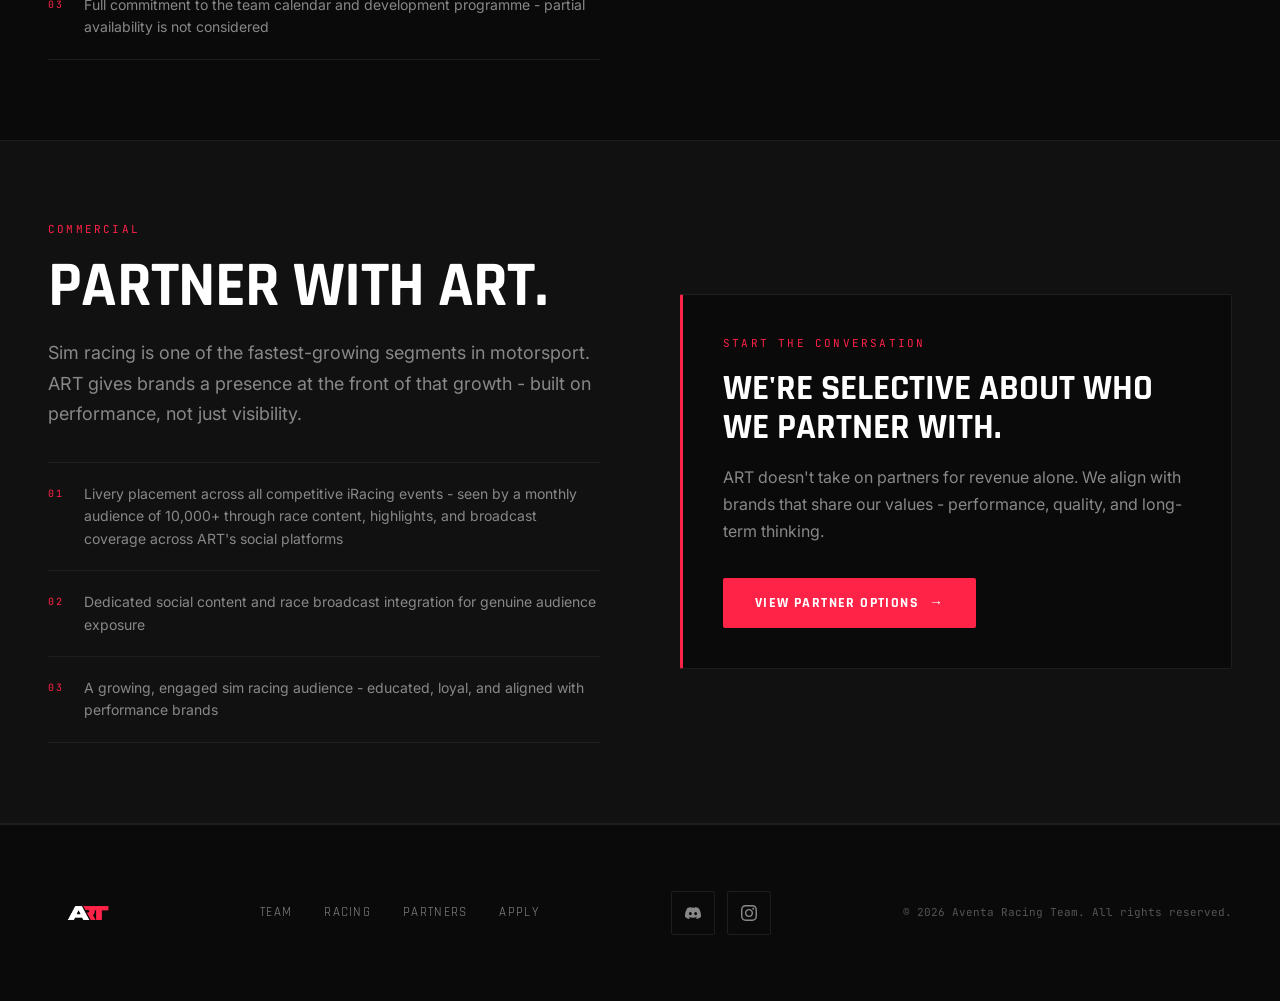
==== commit 6deef4a9: "index - hero CTA to commercial, remove dead CSS, clean Discord copy; favicon across all pages Co-Aut" ====
--- a/index.html
+++ b/index.html
@@ -15,6 +15,7 @@
   <meta name="twitter:title"       content="Aventa Racing Team">
   <meta name="twitter:description" content="Competitive sim racing. Quality, culture, clean racing.">
   <meta name="twitter:image"       content="https://jackcrockett-art-website.vercel.app/assets/huracan.jpg">
+  <link rel="icon" type="image/png" href="assets/favicon.png">
   <link rel="stylesheet" href="style.css">
   <style>
     /* ─── HERO ─────────────────────────────────────────────── */
@@ -65,19 +66,6 @@
       z-index: 1;
       max-width: 1280px;
       width: 100%;
-    }
-    .hero-tag {
-      display: inline-flex;
-      align-items: center;
-      gap: 10px;
-      margin-bottom: 32px;
-    }
-    .hero-tag-dot {
-      width: 6px;
-      height: 6px;
-      background: var(--crimson);
-      border-radius: 50%;
-      animation: pulse 2s ease-in-out infinite;
     }
     @keyframes pulse {
       0%, 100% { opacity: 1; transform: scale(1); }
@@ -343,7 +331,7 @@
           Aventa Racing Team is a competitive sim racing operation built on three things that don't move - the standard of our racing, the strength of our culture, and the integrity we bring to every race.
         </p>
         <div class="reveal reveal-delay-3">
-          <a href="team.html" class="btn btn-ghost">Meet the Team</a>
+          <a href="partners.html" class="btn btn-primary btn-arrow">Partner with ART</a>
         </div>
       </div>
     </section>
@@ -448,7 +436,7 @@
           <div class="commercial-points">
             <div class="commercial-point">
               <span class="commercial-point-icon">01</span>
-              <span class="commercial-point-text">Livery placement across all competitive iRacing events - seen by a monthly audience of 10,000+ through race content, highlights, and broadcast coverage across ART's social platforms and growing Discord community</span>
+              <span class="commercial-point-text">Livery placement across all competitive iRacing events - seen by a monthly audience of 10,000+ through race content, highlights, and broadcast coverage across ART's social platforms</span>
             </div>
             <div class="commercial-point">
               <span class="commercial-point-icon">02</span>
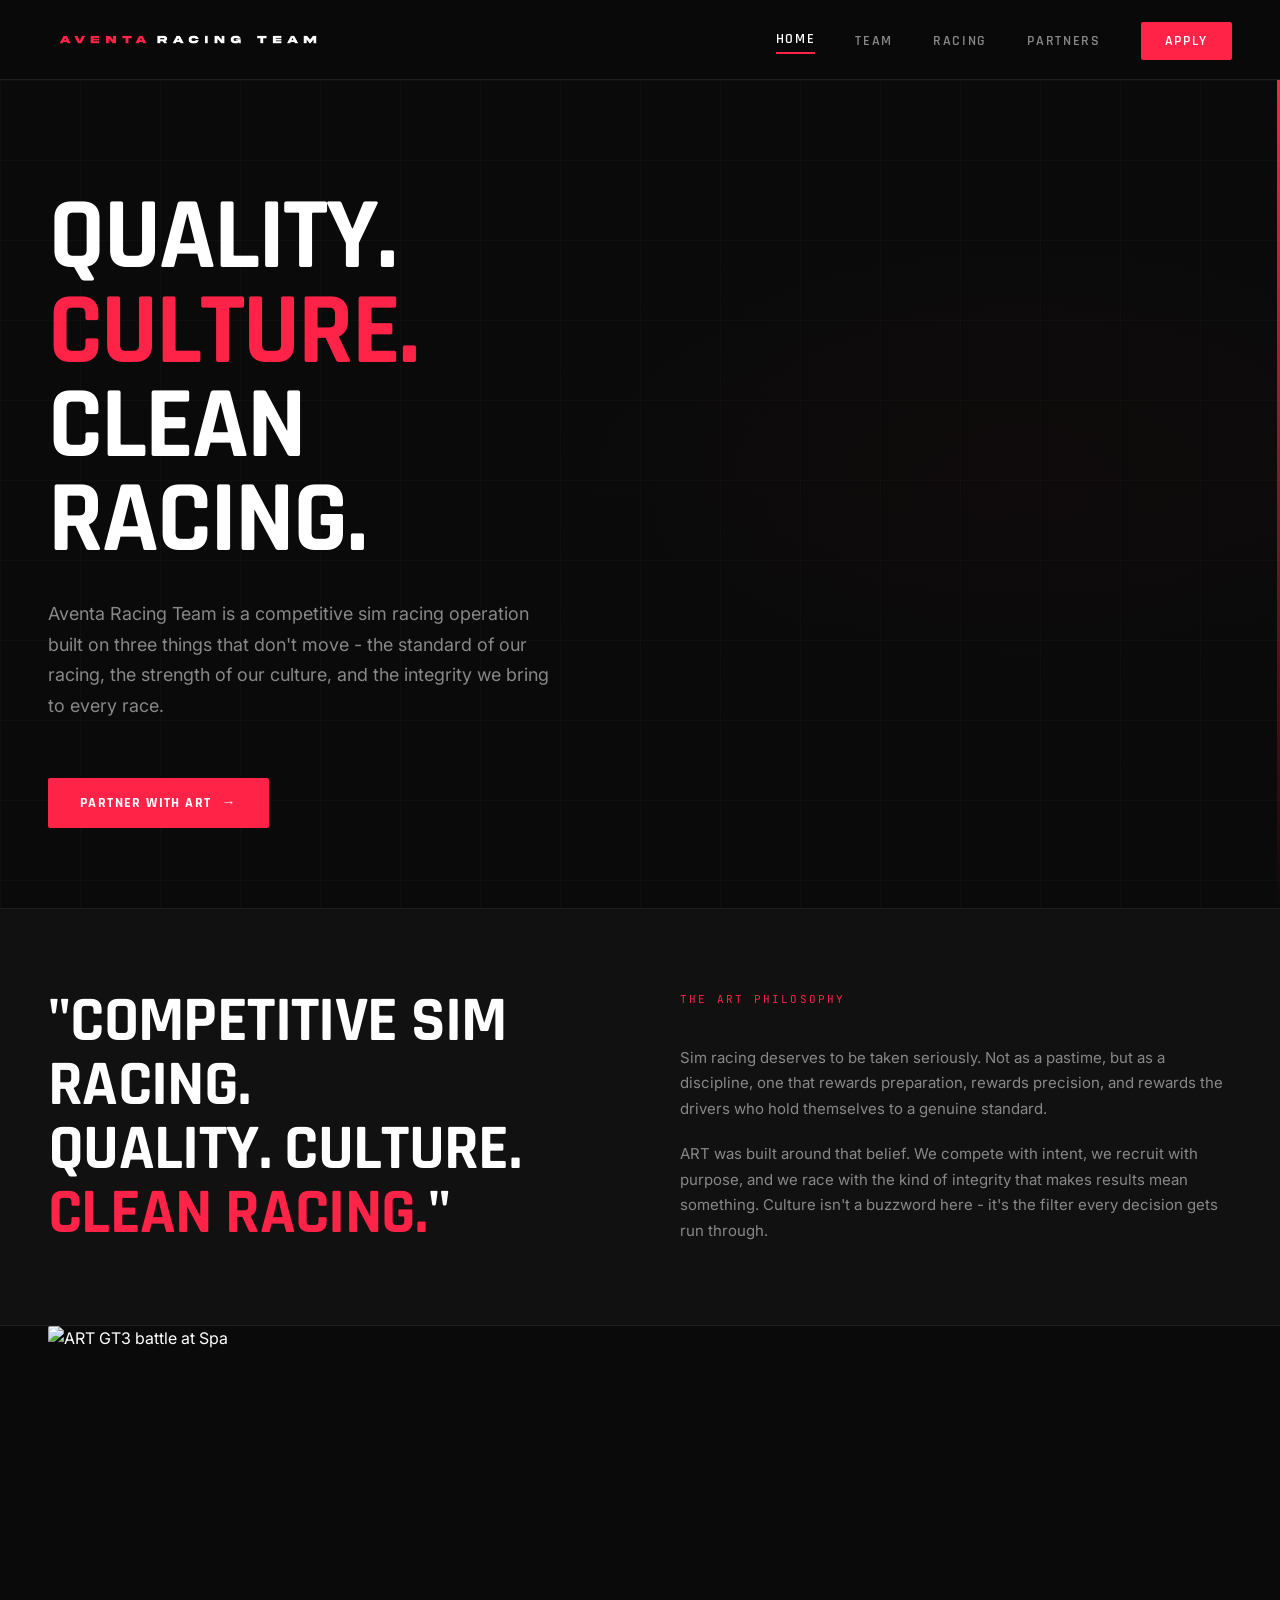
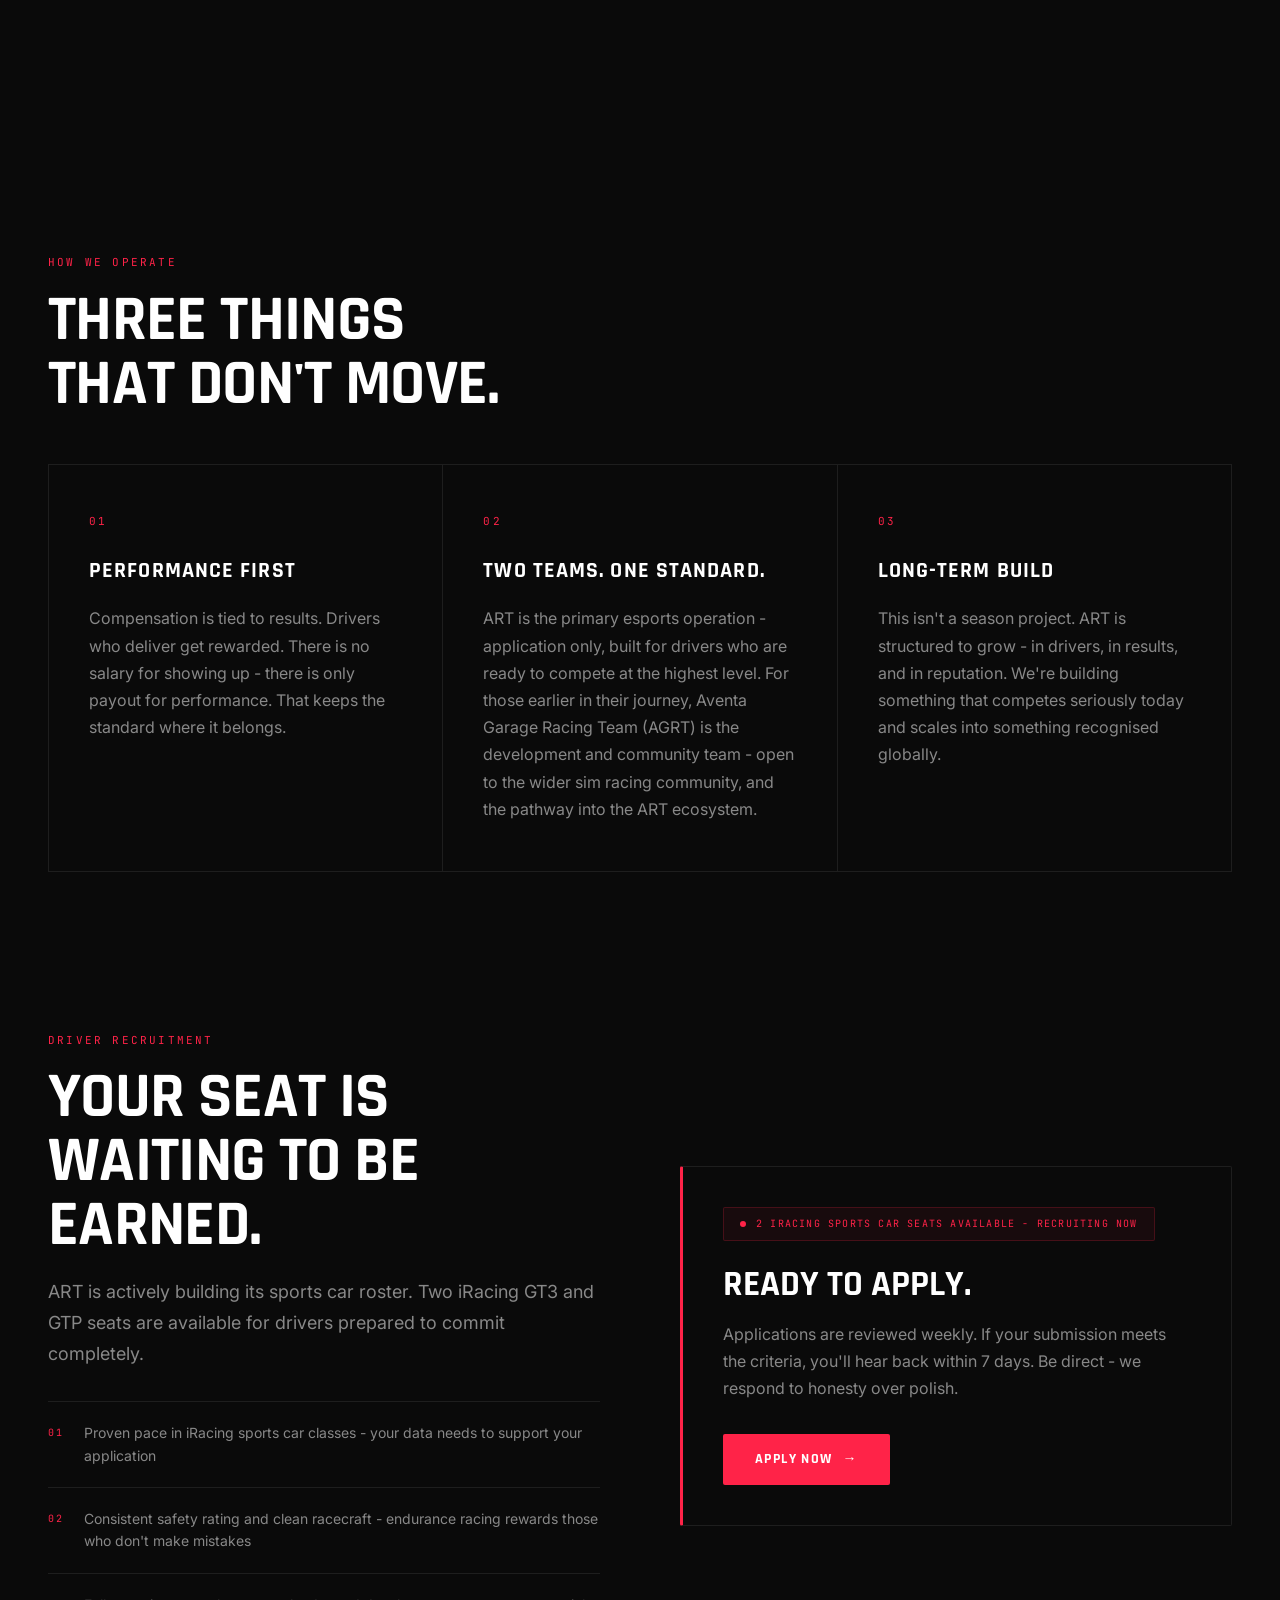
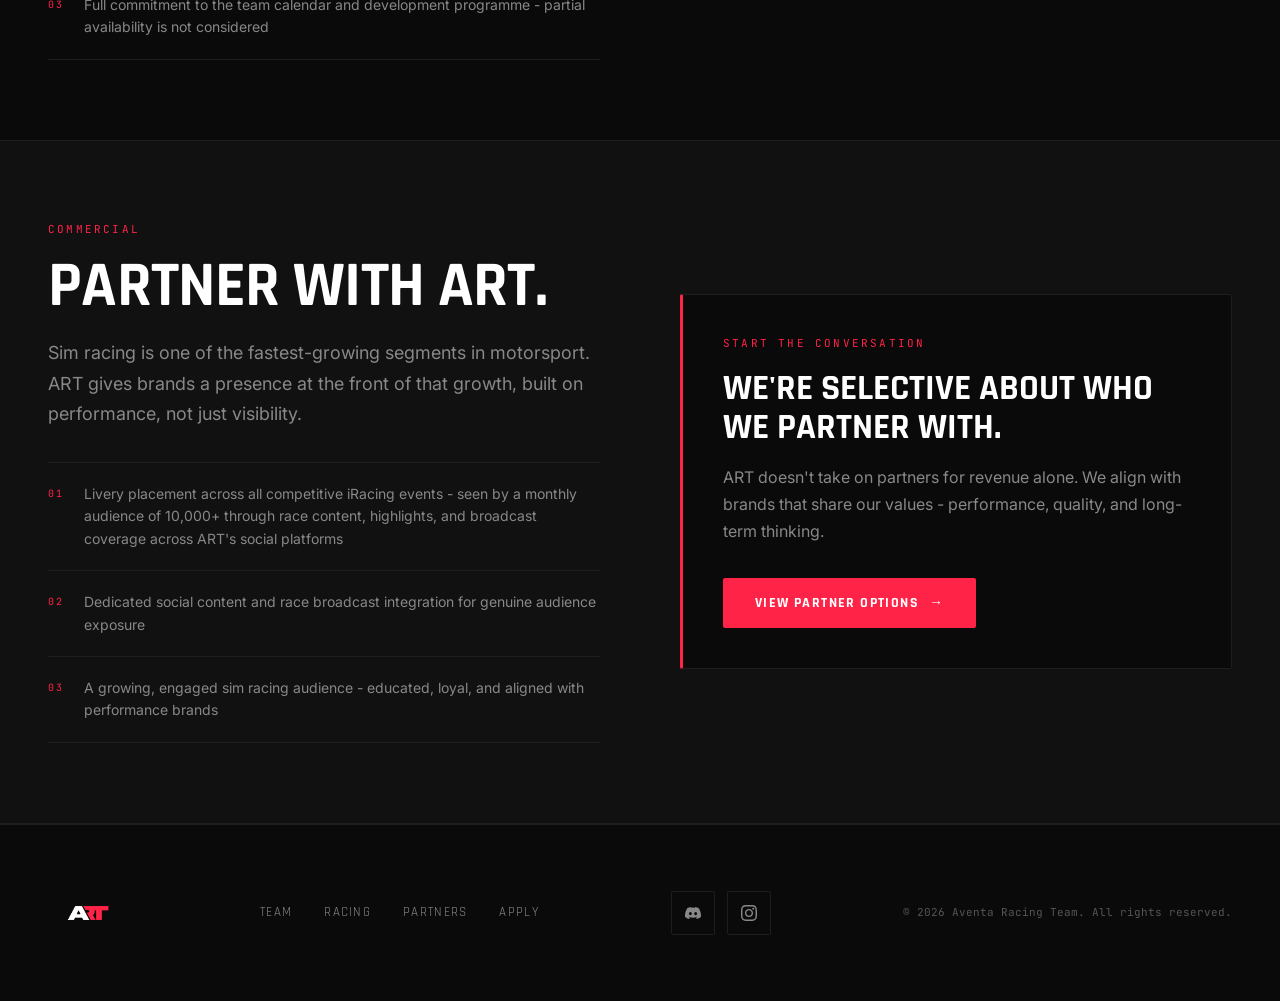
==== commit 12d94d42: "launch prep - performance, accessibility, SEO, and polish pass - Google Fonts moved from CSS @import" ====
--- a/index.html
+++ b/index.html
@@ -10,11 +10,14 @@
   <meta property="og:url"          content="https://jackcrockett-art-website.vercel.app/">
   <meta property="og:title"        content="Aventa Racing Team">
   <meta property="og:description"  content="Competitive sim racing. Quality, culture, clean racing.">
-  <meta property="og:image"        content="https://jackcrockett-art-website.vercel.app/assets/huracan.jpg">
+  <meta property="og:image"        content="https://jackcrockett-art-website.vercel.app/assets/huracan_og.jpg">
   <meta name="twitter:card"        content="summary_large_image">
   <meta name="twitter:title"       content="Aventa Racing Team">
   <meta name="twitter:description" content="Competitive sim racing. Quality, culture, clean racing.">
-  <meta name="twitter:image"       content="https://jackcrockett-art-website.vercel.app/assets/huracan.jpg">
+  <meta name="twitter:image"       content="https://jackcrockett-art-website.vercel.app/assets/huracan_og.jpg">
+  <link rel="preconnect" href="https://fonts.googleapis.com">
+  <link rel="preconnect" href="https://fonts.gstatic.com" crossorigin>
+  <link rel="stylesheet" href="https://fonts.googleapis.com/css2?family=Rajdhani:wght@400;500;600;700&family=Inter:wght@300;400;500;600&family=JetBrains+Mono:wght@400;500&display=swap">
   <link rel="icon" type="image/png" href="assets/favicon.png">
   <link rel="stylesheet" href="style.css">
   <style>
@@ -348,7 +351,7 @@
           <div class="manifesto-body">
             <span class="eyebrow">The ART Philosophy</span>
             <p>
-              Sim racing deserves to be taken seriously. Not as a pastime, but as a discipline - one that rewards preparation, rewards precision, and rewards the drivers who hold themselves to a genuine standard.
+              Sim racing deserves to be taken seriously. Not as a pastime, but as a discipline, one that rewards preparation, rewards precision, and rewards the drivers who hold themselves to a genuine standard.
             </p>
             <p>
               ART was built around that belief. We compete with intent, we recruit with purpose, and we race with the kind of integrity that makes results mean something. Culture isn't a buzzword here - it's the filter every decision gets run through.
@@ -361,7 +364,7 @@
     <!-- PHILOSOPHY IMAGE -->
     <div class="philosophy-image-wrap">
       <div class="reveal" style="overflow: hidden; border-radius: var(--radius);">
-        <img src="assets/beamer_gt3rs.jpg" alt="ART GT3 battle at Spa" style="width: 100%; height: clamp(200px, 35vw, 480px); object-fit: cover; object-position: center 40%; display: block;">
+        <img src="assets/beamer_gt3rs.jpg" alt="ART GT3 battle at Spa" loading="lazy" style="width: 100%; height: clamp(200px, 35vw, 480px); object-fit: cover; object-position: center 40%; display: block;">
       </div>
     </div>
 
@@ -432,7 +435,7 @@
         <div class="reveal">
           <span class="eyebrow">Commercial</span>
           <h2 class="display-lg">Partner with ART.</h2>
-          <p class="body-lg" style="margin-top: 20px;">Sim racing is one of the fastest-growing segments in motorsport. ART gives brands a presence at the front of that growth - built on performance, not just visibility.</p>
+          <p class="body-lg" style="margin-top: 20px;">Sim racing is one of the fastest-growing segments in motorsport. ART gives brands a presence at the front of that growth, built on performance, not just visibility.</p>
           <div class="commercial-points">
             <div class="commercial-point">
               <span class="commercial-point-icon">01</span>
--- a/style.css
+++ b/style.css
@@ -1,5 +1,3 @@
-@import url('https://fonts.googleapis.com/css2?family=Rajdhani:wght@400;500;600;700&family=Inter:wght@300;400;500;600&family=JetBrains+Mono:wght@400;500&display=swap');
-
 /* ─── TOKENS ─────────────────────────────────────────────── */
 :root {
   --black:    #0a0a0a;
@@ -23,6 +21,10 @@
 /* ─── RESET ───────────────────────────────────────────────── */
 *, *::before, *::after { box-sizing: border-box; margin: 0; padding: 0; }
 html { scroll-behavior: smooth; }
+:focus-visible {
+  outline: 2px solid var(--crimson);
+  outline-offset: 3px;
+}
 body {
   background: var(--black);
   color: var(--white);
